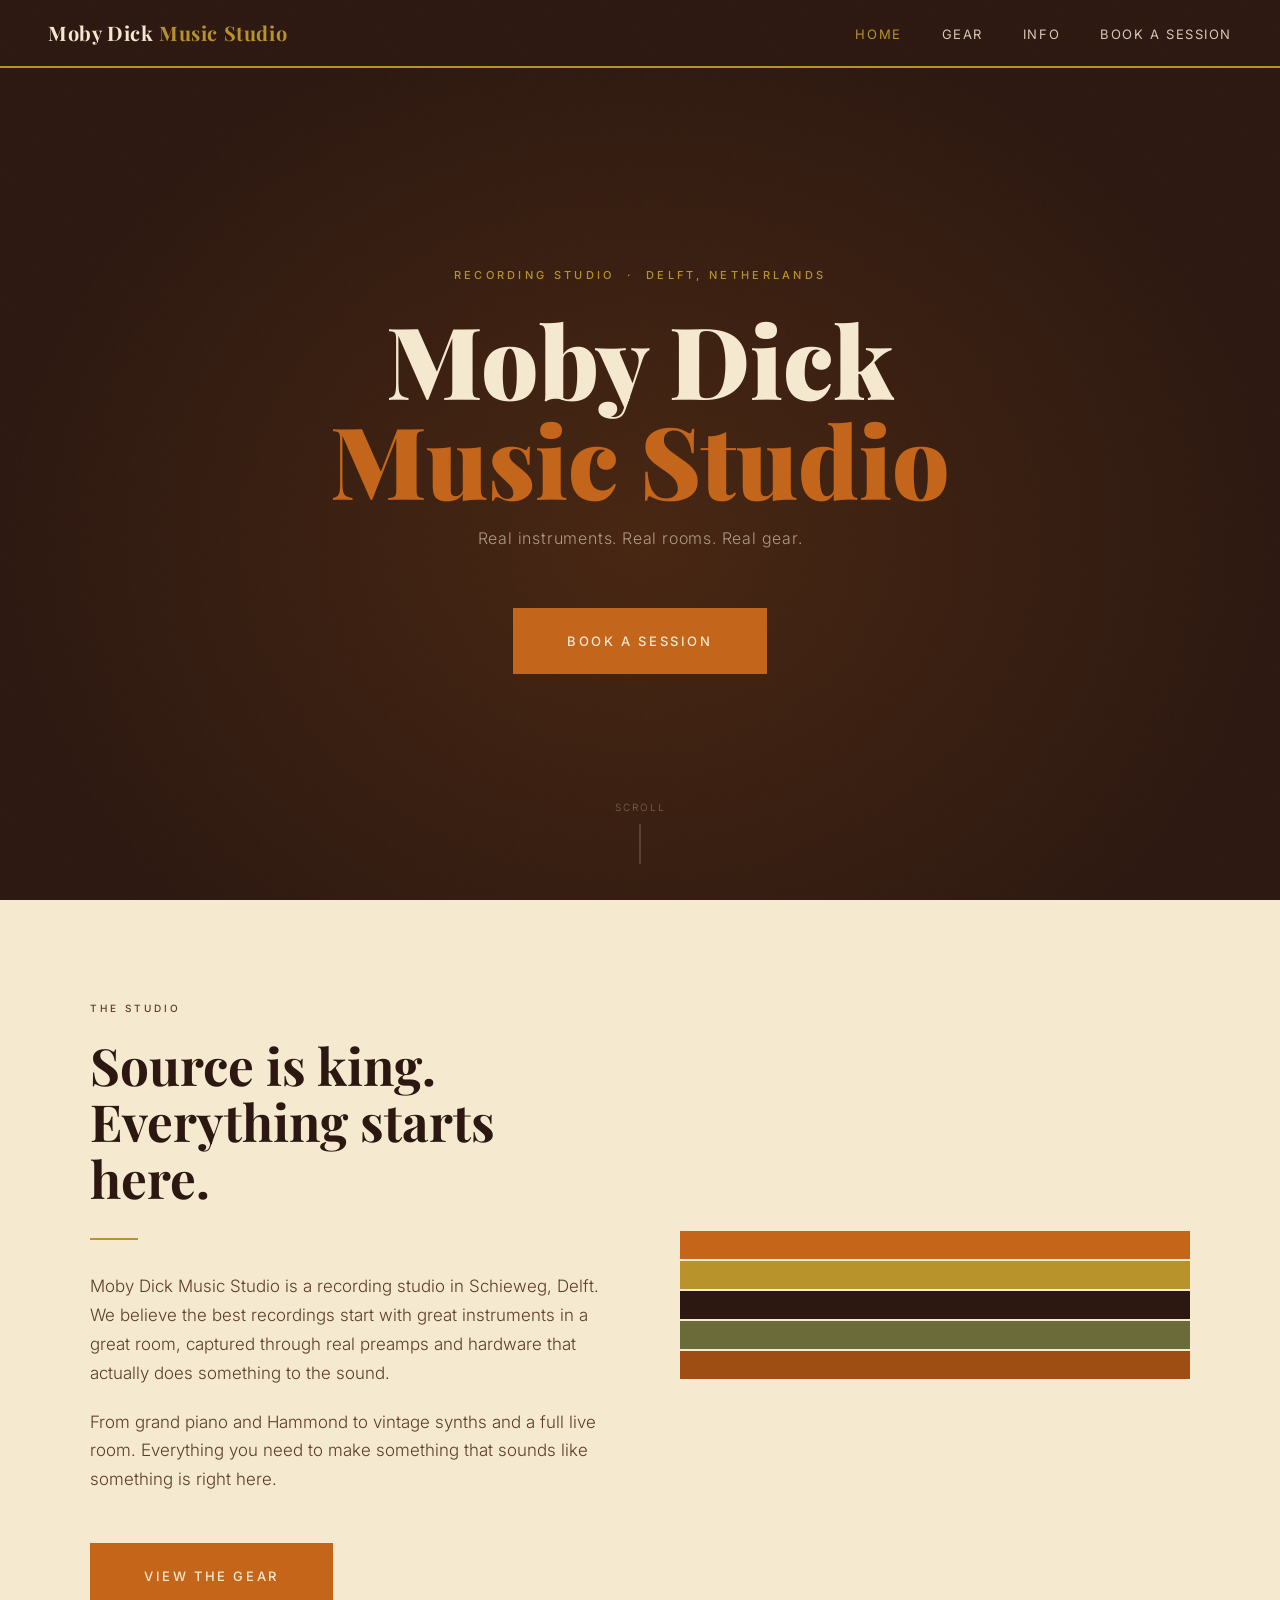
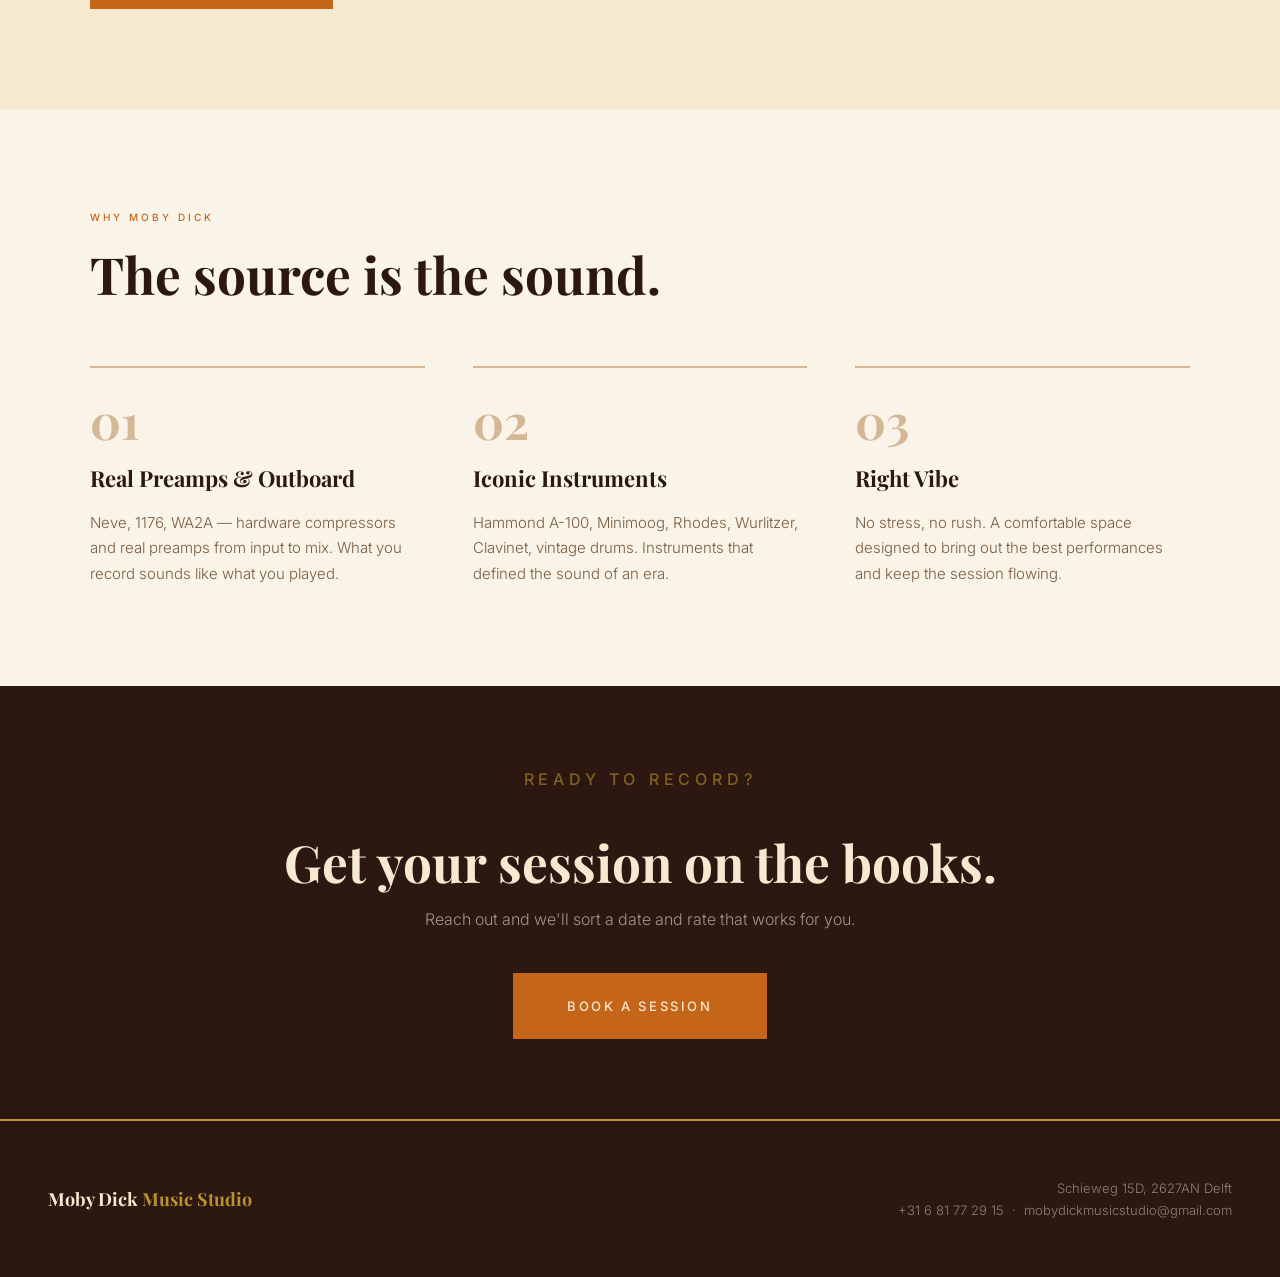
==== index.html @ ba8d7bf0 "Initial website — Moby Dick Music Studio" ====
<!DOCTYPE html>
<html lang="en">
<head>
  <meta charset="UTF-8">
  <meta name="viewport" content="width=device-width, initial-scale=1.0">
  <title>Moby Dick Music Studio | Delft</title>
  <meta name="description" content="Moby Dick Music Studio, recording studio in Delft. Real instruments, real rooms, real gear. Book your session today.">
  <link rel="stylesheet" href="style.css">
</head>
<body>

  <nav>
    <a href="index.html" class="nav-logo">Moby Dick <span>Music Studio</span></a>
    <ul class="nav-links">
      <li><a href="index.html" class="active">Home</a></li>
      <li><a href="gear.html">Gear</a></li>
      <li><a href="info.html">Info</a></li>
      <li><a href="contact.html">Book a Session</a></li>
    </ul>
  </nav>

  <!-- HERO -->
  <section class="hero">
    <div class="hero-content">
      <p class="hero-eyebrow">Recording Studio &nbsp;·&nbsp; Delft, Netherlands</p>
      <h1>Moby Dick<span class="accent">Music Studio</span></h1>
      <p class="hero-sub">Real instruments. Real rooms. Real gear.</p>
      <a href="contact.html" class="btn-primary">Book a Session</a>
    </div>
    <div class="hero-scroll">Scroll</div>
  </section>

  <!-- INTRO -->
  <section class="intro">
    <div class="section-inner">
      <div class="intro-grid">
        <div class="intro-text">
          <p class="section-label">The Studio</p>
          <h2 class="section-title">Source is king. Everything starts here.</h2>
          <div class="divider"></div>
          <p>Moby Dick Music Studio is a recording studio in Schieweg, Delft. We believe the best recordings start with great instruments in a great room, captured through real preamps and hardware that actually does something to the sound.</p>
          <p>From grand piano and Hammond to vintage synths and a full live room. Everything you need to make something that sounds like something is right here.</p>
          <br>
          <a href="gear.html" class="btn-primary">View the Gear</a>
        </div>
        <div class="intro-visual" aria-hidden="true">
          <div class="tape-stripe"></div>
          <div class="tape-stripe"></div>
          <div class="tape-stripe"></div>
          <div class="tape-stripe"></div>
          <div class="tape-stripe"></div>
        </div>
      </div>
    </div>
  </section>

  <!-- FEATURES -->
  <section class="features">
    <div class="section-inner">
      <p class="section-label">Why Moby Dick</p>
      <h2 class="section-title">The source is the sound.</h2>
      <div class="features-grid">
        <div class="feature-item">
          <div class="feature-number">01</div>
          <h3 class="feature-title">Real Preamps &amp; Outboard</h3>
          <p>Neve, 1176, WA2A — hardware compressors and real preamps from input to mix. What you record sounds like what you played.</p>
        </div>
        <div class="feature-item">
          <div class="feature-number">02</div>
          <h3 class="feature-title">Iconic Instruments</h3>
          <p>Hammond A-100, Minimoog, Rhodes, Wurlitzer, Clavinet, vintage drums. Instruments that defined the sound of an era.</p>
        </div>
        <div class="feature-item">
          <div class="feature-number">03</div>
          <h3 class="feature-title">Right Vibe</h3>
          <p>No stress, no rush. A comfortable space designed to bring out the best performances and keep the session flowing.</p>
        </div>
      </div>
    </div>
  </section>

  <!-- CTA BAND -->
  <div class="cta-band">
    <div class="section-inner" style="text-align:center;">
      <p class="section-label" style="color:var(--mustard);">Ready to record?</p>
      <h2 class="section-title light" style="margin-bottom:16px;">Get your session on the books.</h2>
      <p>Reach out and we'll sort a date and rate that works for you.</p>
      <a href="contact.html" class="btn-primary">Book a Session</a>
    </div>
  </div>

  <footer>
    <a href="index.html" class="footer-logo">Moby Dick <span>Music Studio</span></a>
    <div class="footer-info">
      Schieweg 15D, 2627AN Delft<br>
      <a href="tel:+31681772915">+31 6 81 77 29 15</a> &nbsp;·&nbsp;
      <a href="mailto:mobydickmusicstudio@gmail.com">mobydickmusicstudio@gmail.com</a>
    </div>
  </footer>

</body>
</html>
---- style.css ----
@import url('https://fonts.googleapis.com/css2?family=Playfair+Display:wght@400;700;900&family=Inter:wght@300;400;500&display=swap');

*, *::before, *::after {
  box-sizing: border-box;
  margin: 0;
  padding: 0;
}

:root {
  --cream: #F5E9D0;
  --warm-white: #FAF4E8;
  --orange: #C4651A;
  --orange-dark: #9E4E12;
  --brown: #2C1810;
  --brown-mid: #5C3D28;
  --mustard: #B8922A;
  --olive: #6B6B3A;
  --text: #1E1108;
  --text-muted: #7A5C40;
  --border: #D4B896;
}

html {
  scroll-behavior: smooth;
}

body {
  background-color: var(--warm-white);
  color: var(--text);
  font-family: 'Inter', sans-serif;
  font-weight: 300;
  line-height: 1.7;
  font-size: 17px;
}

/* ── GRAIN OVERLAY ── */
body::before {
  content: '';
  position: fixed;
  top: 0; left: 0;
  width: 100%; height: 100%;
  pointer-events: none;
  z-index: 9999;
  opacity: 0.025;
  background-image: url("data:image/svg+xml,%3Csvg viewBox='0 0 256 256' xmlns='http://www.w3.org/2000/svg'%3E%3Cfilter id='noise'%3E%3CfeTurbulence type='fractalNoise' baseFrequency='0.9' numOctaves='4' stitchTiles='stitch'/%3E%3C/filter%3E%3Crect width='100%25' height='100%25' filter='url(%23noise)'/%3E%3C/svg%3E");
  background-repeat: repeat;
  background-size: 128px;
}

/* ── NAV ── */
nav {
  position: fixed;
  top: 0; left: 0; right: 0;
  z-index: 100;
  background-color: var(--brown);
  border-bottom: 2px solid var(--mustard);
  padding: 0 48px;
  display: flex;
  align-items: center;
  justify-content: space-between;
  height: 68px;
}

.nav-logo {
  font-family: 'Playfair Display', serif;
  font-weight: 700;
  font-size: 20px;
  color: var(--cream);
  text-decoration: none;
  letter-spacing: 0.03em;
}

.nav-logo span {
  color: var(--mustard);
}

.nav-links {
  display: flex;
  gap: 40px;
  list-style: none;
}

.nav-links a {
  color: var(--cream);
  text-decoration: none;
  font-size: 13px;
  font-weight: 400;
  letter-spacing: 0.12em;
  text-transform: uppercase;
  opacity: 0.85;
  transition: opacity 0.2s;
}

.nav-links a:hover,
.nav-links a.active {
  opacity: 1;
  color: var(--mustard);
}

/* ── HERO ── */
.hero {
  min-height: 100vh;
  background-color: var(--brown);
  display: flex;
  align-items: center;
  justify-content: center;
  text-align: center;
  padding: 120px 48px 80px;
  position: relative;
  overflow: hidden;
}

.hero::before {
  content: '';
  position: absolute;
  inset: 0;
  background: radial-gradient(ellipse at 50% 60%, rgba(196,101,26,0.18) 0%, transparent 70%);
}

.hero-content {
  position: relative;
  z-index: 1;
  max-width: 760px;
}

.hero-eyebrow {
  font-size: 11px;
  font-weight: 500;
  letter-spacing: 0.3em;
  text-transform: uppercase;
  color: var(--mustard);
  margin-bottom: 24px;
}

.hero h1 {
  font-family: 'Playfair Display', serif;
  font-weight: 900;
  font-size: clamp(52px, 8vw, 100px);
  line-height: 1;
  color: var(--cream);
  margin-bottom: 16px;
}

.hero h1 .accent {
  color: var(--orange);
  display: block;
}

.hero-sub {
  font-size: 16px;
  color: var(--cream);
  opacity: 0.6;
  margin-bottom: 56px;
  letter-spacing: 0.05em;
}

.btn-primary {
  display: inline-block;
  background-color: var(--orange);
  color: var(--cream);
  text-decoration: none;
  font-size: 13px;
  font-weight: 500;
  letter-spacing: 0.2em;
  text-transform: uppercase;
  padding: 20px 52px;
  border: 2px solid var(--orange);
  transition: background-color 0.2s, color 0.2s;
}

.btn-primary:hover {
  background-color: transparent;
  color: var(--orange);
}

.hero-scroll {
  position: absolute;
  bottom: 36px;
  left: 50%;
  transform: translateX(-50%);
  display: flex;
  flex-direction: column;
  align-items: center;
  gap: 8px;
  color: var(--cream);
  opacity: 0.35;
  font-size: 10px;
  letter-spacing: 0.2em;
  text-transform: uppercase;
}

.hero-scroll::after {
  content: '';
  width: 1px;
  height: 40px;
  background: currentColor;
  display: block;
}

/* ── SECTION BASE ── */
section {
  padding: 100px 48px;
}

.section-inner {
  max-width: 1100px;
  margin: 0 auto;
}

.section-label {
  font-size: 10px;
  font-weight: 500;
  letter-spacing: 0.3em;
  text-transform: uppercase;
  color: var(--orange);
  margin-bottom: 20px;
}

.section-title {
  font-family: 'Playfair Display', serif;
  font-weight: 700;
  font-size: clamp(34px, 4vw, 52px);
  line-height: 1.1;
  color: var(--brown);
  margin-bottom: 24px;
}

.section-title.light {
  color: var(--cream);
}

/* ── HOME: INTRO ── */
.intro {
  background-color: var(--cream);
}

.intro-grid {
  display: grid;
  grid-template-columns: 1fr 1fr;
  gap: 80px;
  align-items: center;
}

.intro-text p {
  color: var(--brown-mid);
  margin-bottom: 20px;
}

.intro-visual {
  display: flex;
  flex-direction: column;
  gap: 2px;
}

.tape-stripe {
  height: 28px;
}

.tape-stripe:nth-child(1) { background: var(--orange); }
.tape-stripe:nth-child(2) { background: var(--mustard); }
.tape-stripe:nth-child(3) { background: var(--brown); }
.tape-stripe:nth-child(4) { background: var(--olive); }
.tape-stripe:nth-child(5) { background: var(--orange-dark); }

/* ── HOME: FEATURES ── */
.features {
  background-color: var(--warm-white);
}

.features-grid {
  display: grid;
  grid-template-columns: repeat(3, 1fr);
  gap: 48px;
  margin-top: 64px;
}

.feature-item {
  border-top: 2px solid var(--border);
  padding-top: 28px;
}

.feature-number {
  font-family: 'Playfair Display', serif;
  font-size: 48px;
  font-weight: 700;
  color: var(--border);
  line-height: 1;
  margin-bottom: 16px;
}

.feature-title {
  font-family: 'Playfair Display', serif;
  font-size: 22px;
  color: var(--brown);
  margin-bottom: 12px;
}

.feature-item p {
  font-size: 15px;
  color: var(--text-muted);
}

/* ── CTA BAND ── */
.cta-band {
  background-color: var(--brown);
  padding: 80px 48px;
  text-align: center;
}

.cta-band p {
  color: var(--cream);
  opacity: 0.6;
  margin-bottom: 40px;
  font-size: 16px;
  max-width: 500px;
  margin-left: auto;
  margin-right: auto;
}

/* ── GEAR PAGE ── */
.page-hero {
  background-color: var(--brown);
  padding: 160px 48px 80px;
}

.gear-grid {
  display: grid;
  grid-template-columns: repeat(auto-fill, minmax(280px, 1fr));
  gap: 40px;
  margin-top: 64px;
}

.gear-category {
  background-color: var(--cream);
  padding: 36px;
}

.gear-category-title {
  font-family: 'Playfair Display', serif;
  font-size: 14px;
  font-weight: 700;
  letter-spacing: 0.12em;
  text-transform: uppercase;
  color: var(--orange);
  margin-bottom: 20px;
  padding-bottom: 12px;
  border-bottom: 1px solid var(--border);
}

.gear-list {
  list-style: none;
}

.gear-list li {
  font-size: 14px;
  color: var(--brown-mid);
  padding: 5px 0;
  border-bottom: 1px solid rgba(212,184,150,0.3);
  display: flex;
  align-items: baseline;
  gap: 10px;
}

.gear-list li::before {
  content: '—';
  color: var(--mustard);
  flex-shrink: 0;
  font-size: 12px;
}

/* ── INFO PAGE ── */
.info-layout {
  display: grid;
  grid-template-columns: 2fr 1fr;
  gap: 80px;
  margin-top: 64px;
  align-items: start;
}

.info-body h3 {
  font-family: 'Playfair Display', serif;
  font-size: 24px;
  color: var(--brown);
  margin: 40px 0 16px;
}

.info-body h3:first-child {
  margin-top: 0;
}

.info-body p {
  color: var(--text-muted);
  margin-bottom: 16px;
}

.info-sidebar {
  position: sticky;
  top: 100px;
}

.contact-card {
  background-color: var(--cream);
  padding: 36px;
}

.contact-card-title {
  font-family: 'Playfair Display', serif;
  font-size: 20px;
  color: var(--brown);
  margin-bottom: 28px;
  padding-bottom: 16px;
  border-bottom: 1px solid var(--border);
}

.contact-item {
  margin-bottom: 20px;
}

.contact-item-label {
  font-size: 10px;
  font-weight: 500;
  letter-spacing: 0.2em;
  text-transform: uppercase;
  color: var(--orange);
  margin-bottom: 4px;
}

.contact-item-value {
  font-size: 15px;
  color: var(--brown-mid);
}

.contact-item-value a {
  color: var(--brown-mid);
  text-decoration: none;
}

.contact-item-value a:hover {
  color: var(--orange);
}

.contact-card .btn-primary {
  width: 100%;
  text-align: center;
  margin-top: 32px;
}

/* ── CONTACT / BOOKING FORM ── */
.booking {
  background-color: var(--cream);
  padding: 160px 48px 100px;
}

.form-grid {
  display: grid;
  grid-template-columns: 1fr 1fr;
  gap: 24px;
  margin-top: 48px;
  max-width: 760px;
}

.form-group {
  display: flex;
  flex-direction: column;
  gap: 8px;
}

.form-group.full {
  grid-column: 1 / -1;
}

label {
  font-size: 11px;
  font-weight: 500;
  letter-spacing: 0.2em;
  text-transform: uppercase;
  color: var(--orange);
}

input, select, textarea {
  background: var(--warm-white);
  border: 1px solid var(--border);
  padding: 14px 18px;
  font-family: 'Inter', sans-serif;
  font-size: 15px;
  color: var(--text);
  outline: none;
  transition: border-color 0.2s;
  -webkit-appearance: none;
  appearance: none;
  border-radius: 0;
}

input:focus, select:focus, textarea:focus {
  border-color: var(--orange);
}

textarea {
  resize: vertical;
  min-height: 140px;
}

.form-submit {
  grid-column: 1 / -1;
  margin-top: 8px;
}

.btn-submit {
  background-color: var(--brown);
  color: var(--cream);
  border: 2px solid var(--brown);
  padding: 18px 52px;
  font-family: 'Inter', sans-serif;
  font-size: 13px;
  font-weight: 500;
  letter-spacing: 0.2em;
  text-transform: uppercase;
  cursor: pointer;
  transition: background-color 0.2s, color 0.2s;
}

.btn-submit:hover {
  background-color: transparent;
  color: var(--brown);
}

/* ── FOOTER ── */
footer {
  background-color: var(--brown);
  border-top: 2px solid var(--mustard);
  padding: 56px 48px;
  display: flex;
  align-items: center;
  justify-content: space-between;
  flex-wrap: wrap;
  gap: 24px;
}

.footer-logo {
  font-family: 'Playfair Display', serif;
  font-weight: 700;
  font-size: 18px;
  color: var(--cream);
  text-decoration: none;
}

.footer-logo span {
  color: var(--mustard);
}

.footer-info {
  font-size: 13px;
  color: var(--cream);
  opacity: 0.5;
  text-align: right;
}

.footer-info a {
  color: inherit;
  text-decoration: none;
}

.footer-info a:hover {
  opacity: 1;
  color: var(--mustard);
}

/* ── DIVIDER ── */
.divider {
  width: 48px;
  height: 2px;
  background: var(--mustard);
  margin: 32px 0;
}

/* ── RESPONSIVE ── */
@media (max-width: 900px) {
  nav { padding: 0 24px; }
  section { padding: 72px 24px; }
  .hero { padding: 120px 24px 80px; }
  .page-hero { padding: 140px 24px 64px; }
  .booking { padding: 140px 24px 80px; }
  footer { padding: 40px 24px; }
  .cta-band { padding: 64px 24px; }

  .intro-grid,
  .info-layout { grid-template-columns: 1fr; gap: 48px; }
  .features-grid { grid-template-columns: 1fr 1fr; gap: 32px; }
  .form-grid { grid-template-columns: 1fr; }
  .form-group.full { grid-column: 1; }
  .form-submit { grid-column: 1; }
  .footer-info { text-align: left; }
}

@media (max-width: 600px) {
  .nav-links { display: none; }
  .features-grid { grid-template-columns: 1fr; }
  .hero h1 { font-size: 44px; }
  .gear-grid { grid-template-columns: 1fr; }
}
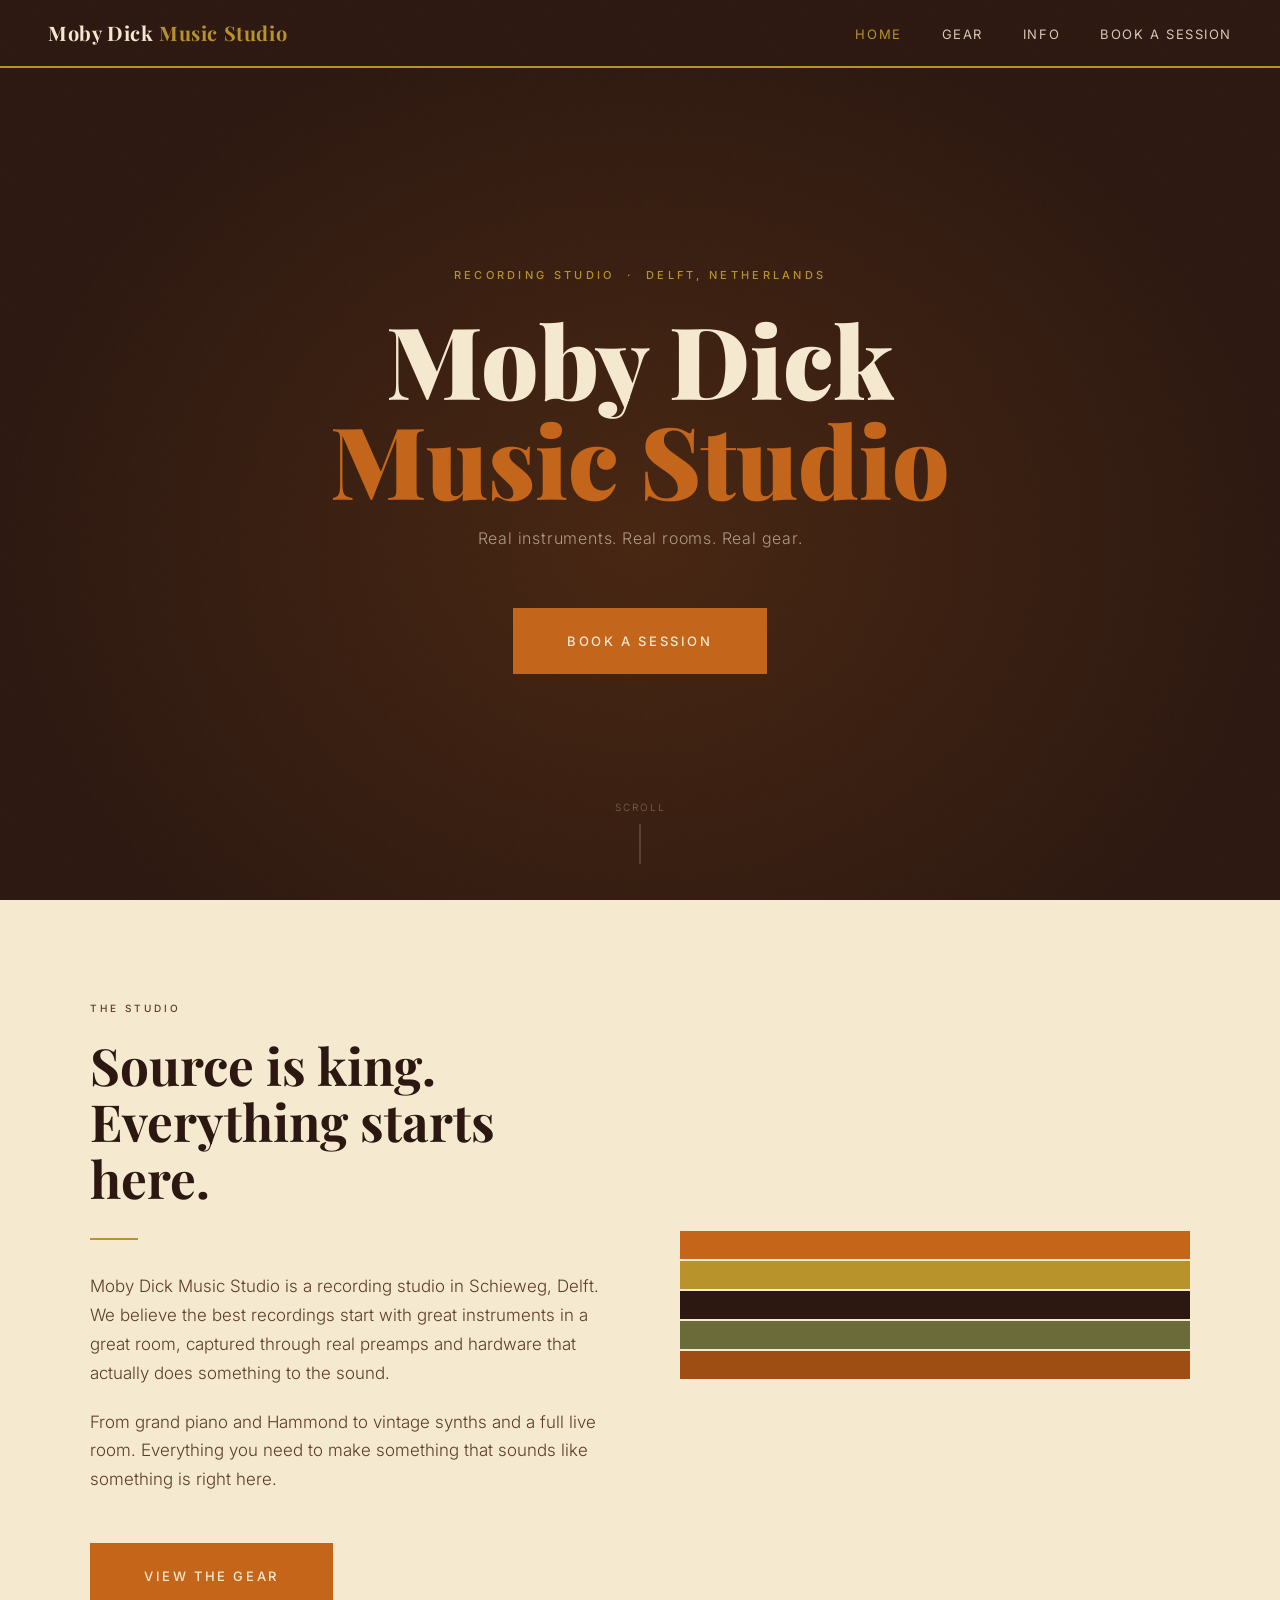
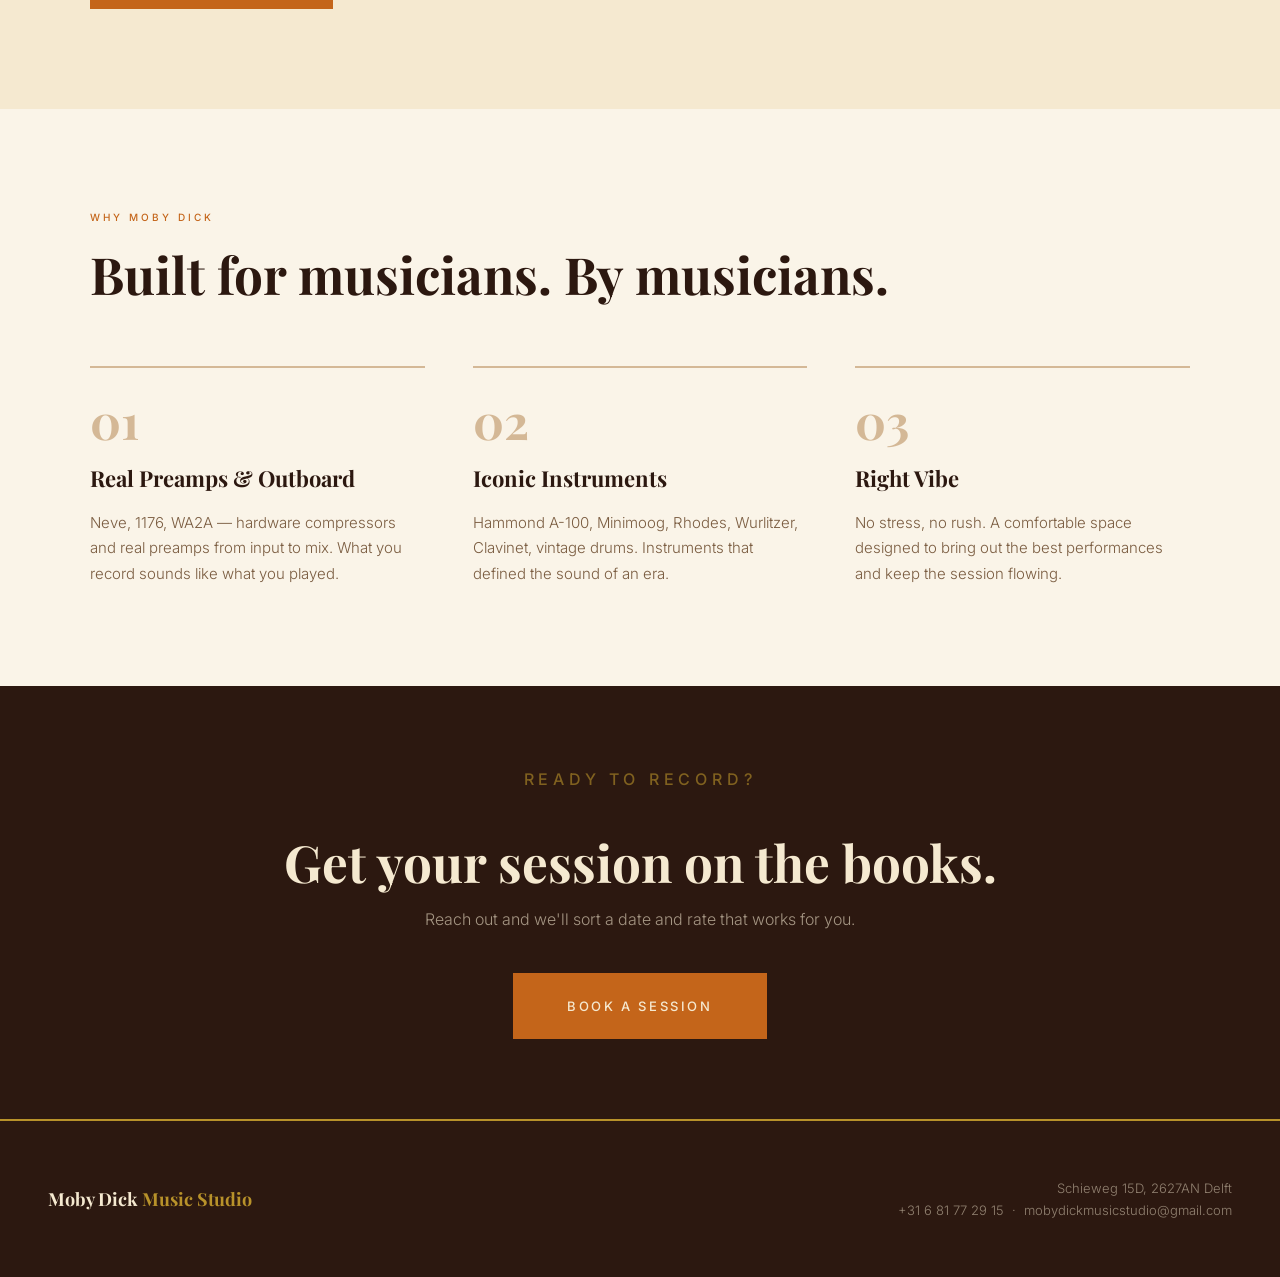
==== commit f3df11a1: "small edit in why moby dick" ====
--- a/index.html
+++ b/index.html
@@ -1,12 +1,15 @@
 <!DOCTYPE html>
 <html lang="en">
+
 <head>
   <meta charset="UTF-8">
   <meta name="viewport" content="width=device-width, initial-scale=1.0">
   <title>Moby Dick Music Studio | Delft</title>
-  <meta name="description" content="Moby Dick Music Studio, recording studio in Delft. Real instruments, real rooms, real gear. Book your session today.">
+  <meta name="description"
+    content="Moby Dick Music Studio, recording studio in Delft. Real instruments, real rooms, real gear. Book your session today.">
   <link rel="stylesheet" href="style.css">
 </head>
+
 <body>
 
   <nav>
@@ -38,8 +41,11 @@
           <p class="section-label">The Studio</p>
           <h2 class="section-title">Source is king. Everything starts here.</h2>
           <div class="divider"></div>
-          <p>Moby Dick Music Studio is a recording studio in Schieweg, Delft. We believe the best recordings start with great instruments in a great room, captured through real preamps and hardware that actually does something to the sound.</p>
-          <p>From grand piano and Hammond to vintage synths and a full live room. Everything you need to make something that sounds like something is right here.</p>
+          <p>Moby Dick Music Studio is a recording studio in Schieweg, Delft. We believe the best recordings start with
+            great instruments in a great room, captured through real preamps and hardware that actually does something
+            to the sound.</p>
+          <p>From grand piano and Hammond to vintage synths and a full live room. Everything you need to make something
+            that sounds like something is right here.</p>
           <br>
           <a href="gear.html" class="btn-primary">View the Gear</a>
         </div>
@@ -58,22 +64,25 @@
   <section class="features">
     <div class="section-inner">
       <p class="section-label">Why Moby Dick</p>
-      <h2 class="section-title">The source is the sound.</h2>
+      <h2 class="section-title">Built for musicians. By musicians.</h2>
       <div class="features-grid">
         <div class="feature-item">
           <div class="feature-number">01</div>
           <h3 class="feature-title">Real Preamps &amp; Outboard</h3>
-          <p>Neve, 1176, WA2A — hardware compressors and real preamps from input to mix. What you record sounds like what you played.</p>
+          <p>Neve, 1176, WA2A — hardware compressors and real preamps from input to mix. What you record sounds like
+            what you played.</p>
         </div>
         <div class="feature-item">
           <div class="feature-number">02</div>
           <h3 class="feature-title">Iconic Instruments</h3>
-          <p>Hammond A-100, Minimoog, Rhodes, Wurlitzer, Clavinet, vintage drums. Instruments that defined the sound of an era.</p>
+          <p>Hammond A-100, Minimoog, Rhodes, Wurlitzer, Clavinet, vintage drums. Instruments that defined the sound of
+            an era.</p>
         </div>
         <div class="feature-item">
           <div class="feature-number">03</div>
           <h3 class="feature-title">Right Vibe</h3>
-          <p>No stress, no rush. A comfortable space designed to bring out the best performances and keep the session flowing.</p>
+          <p>No stress, no rush. A comfortable space designed to bring out the best performances and keep the session
+            flowing.</p>
         </div>
       </div>
     </div>
@@ -99,4 +108,5 @@
   </footer>
 
 </body>
-</html>
+
+</html>
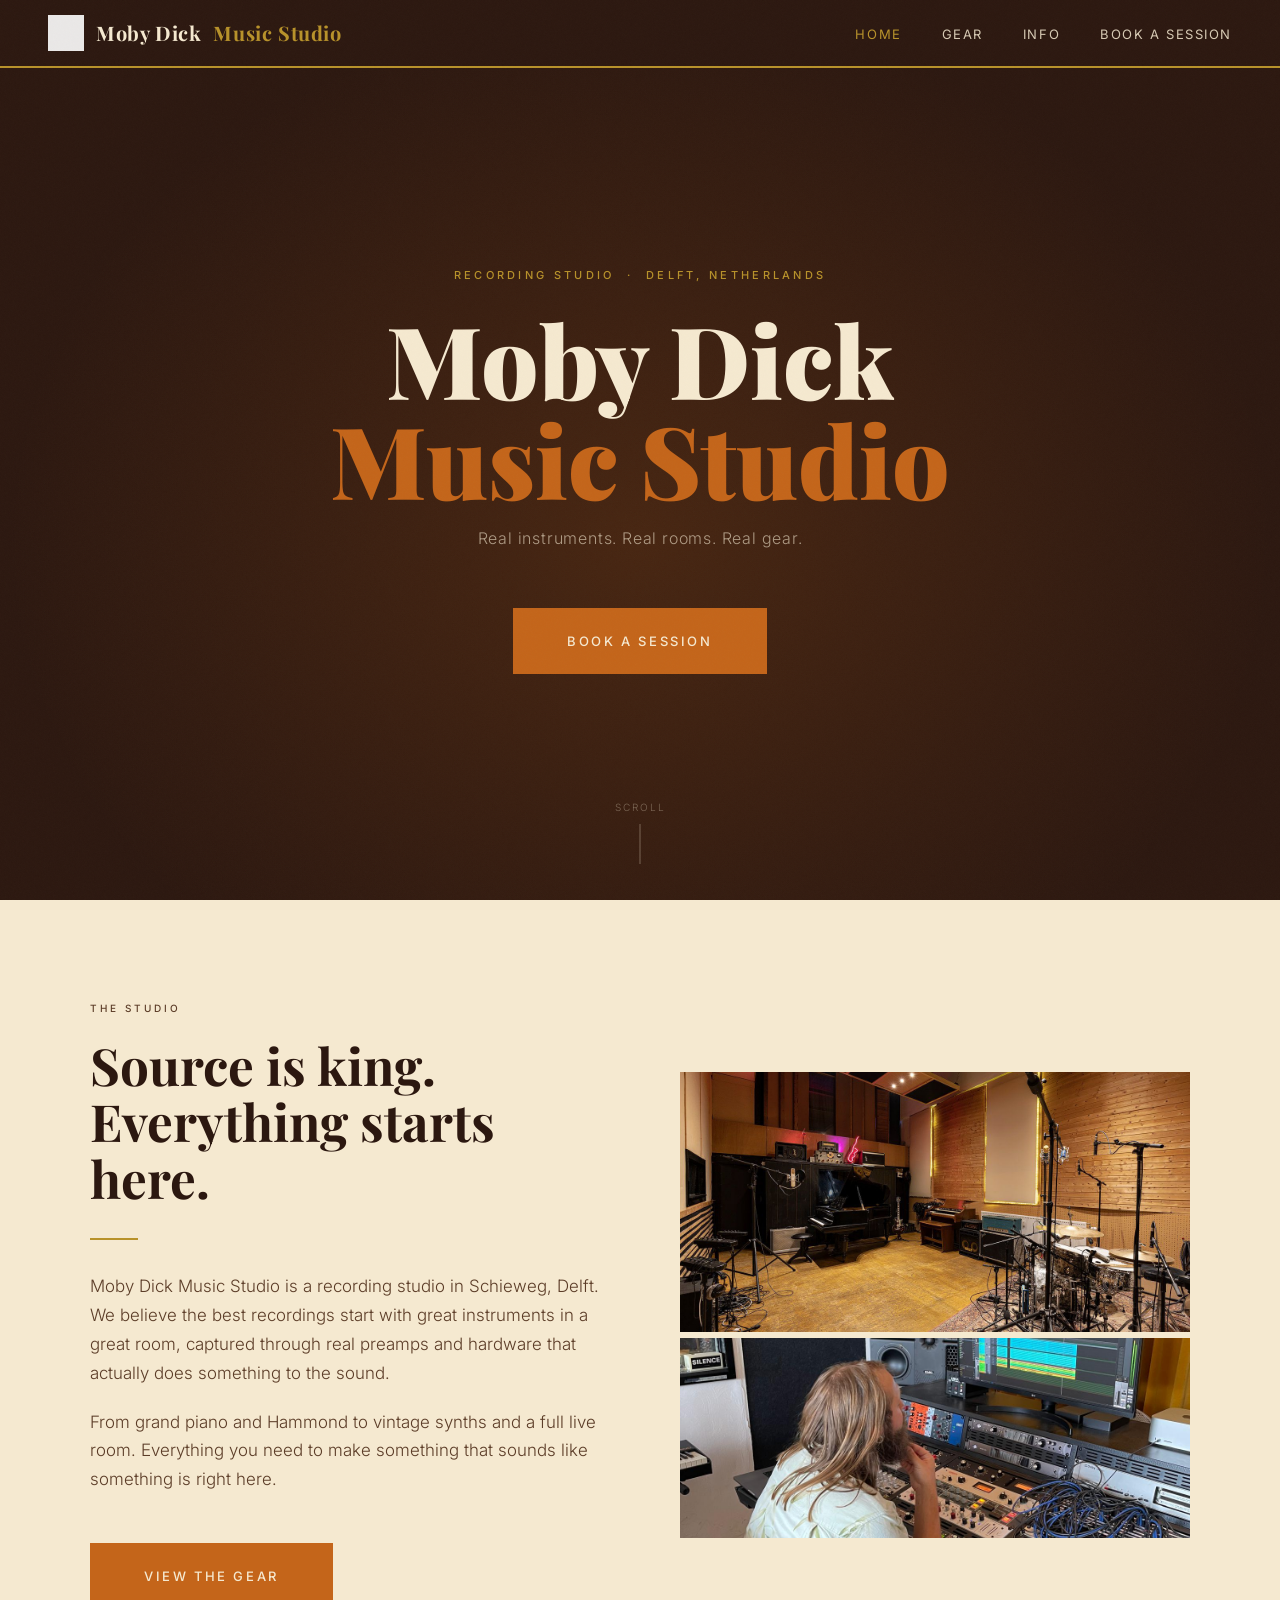
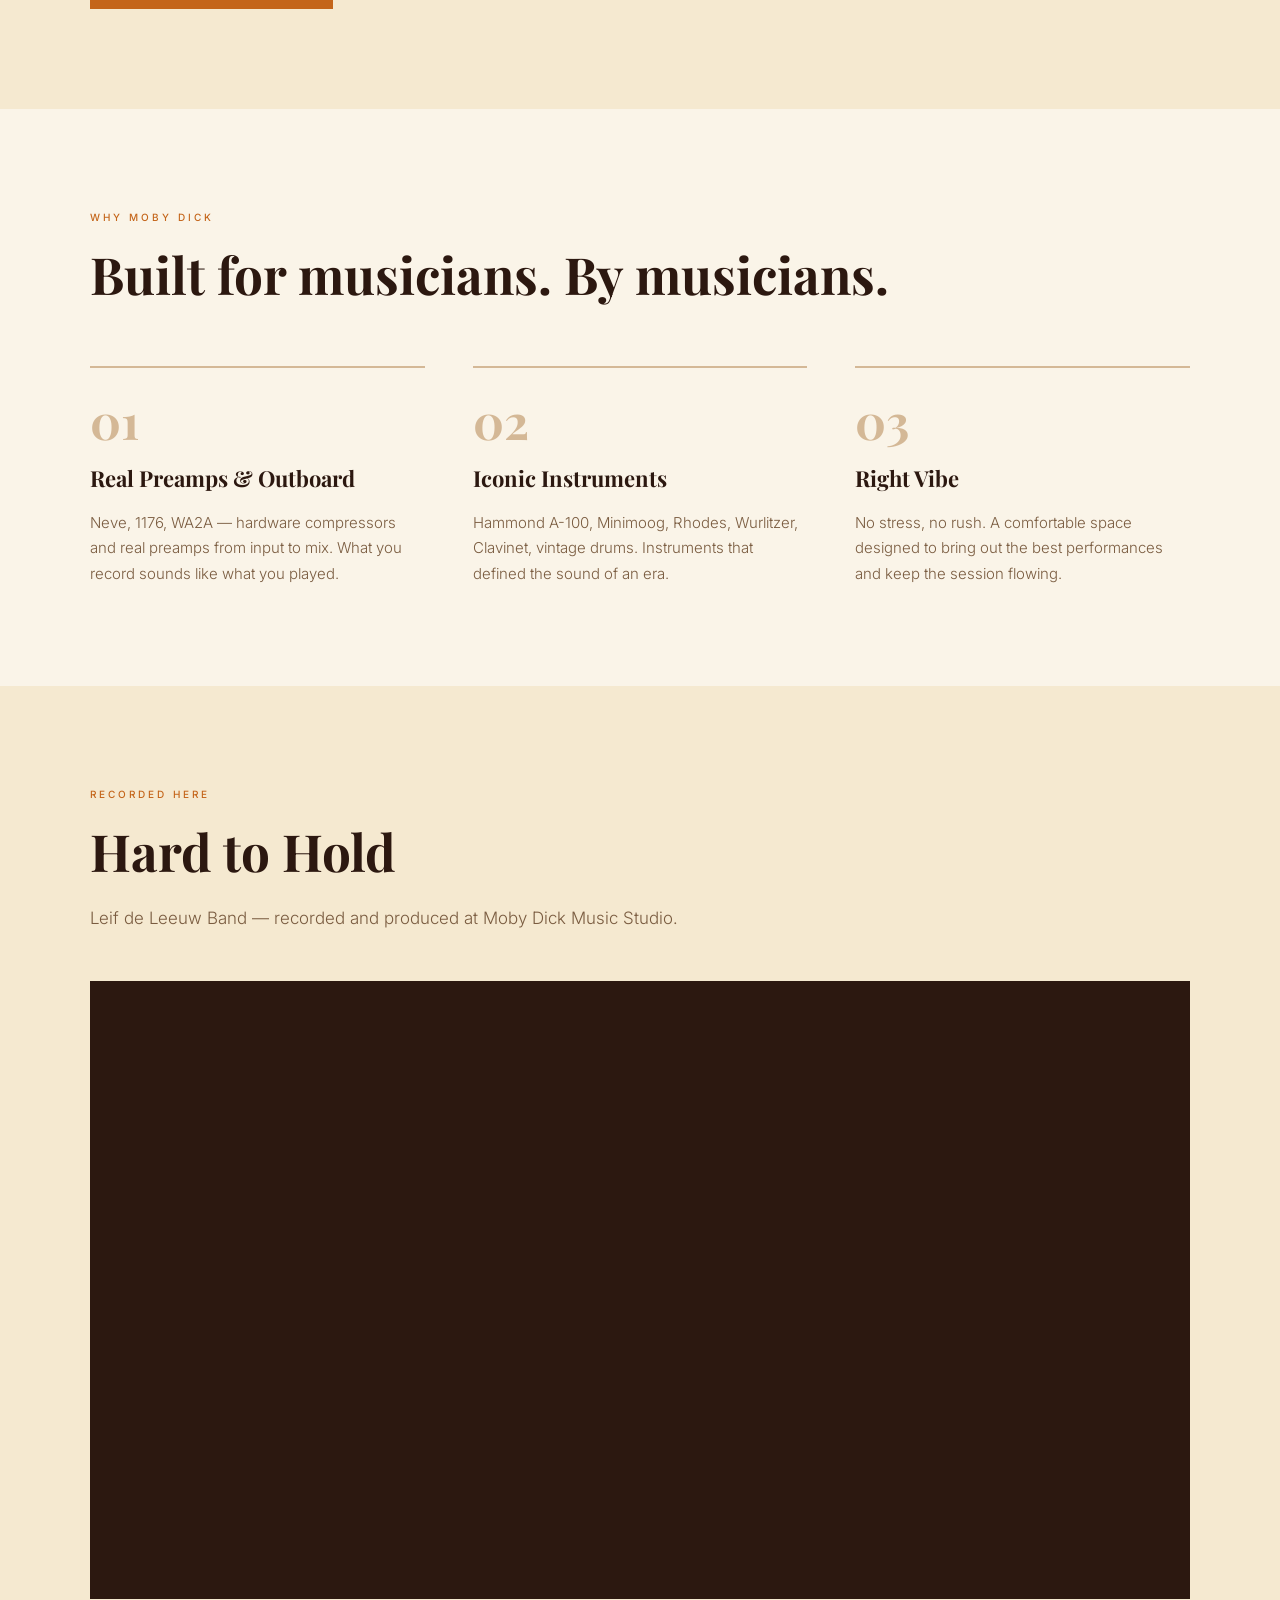
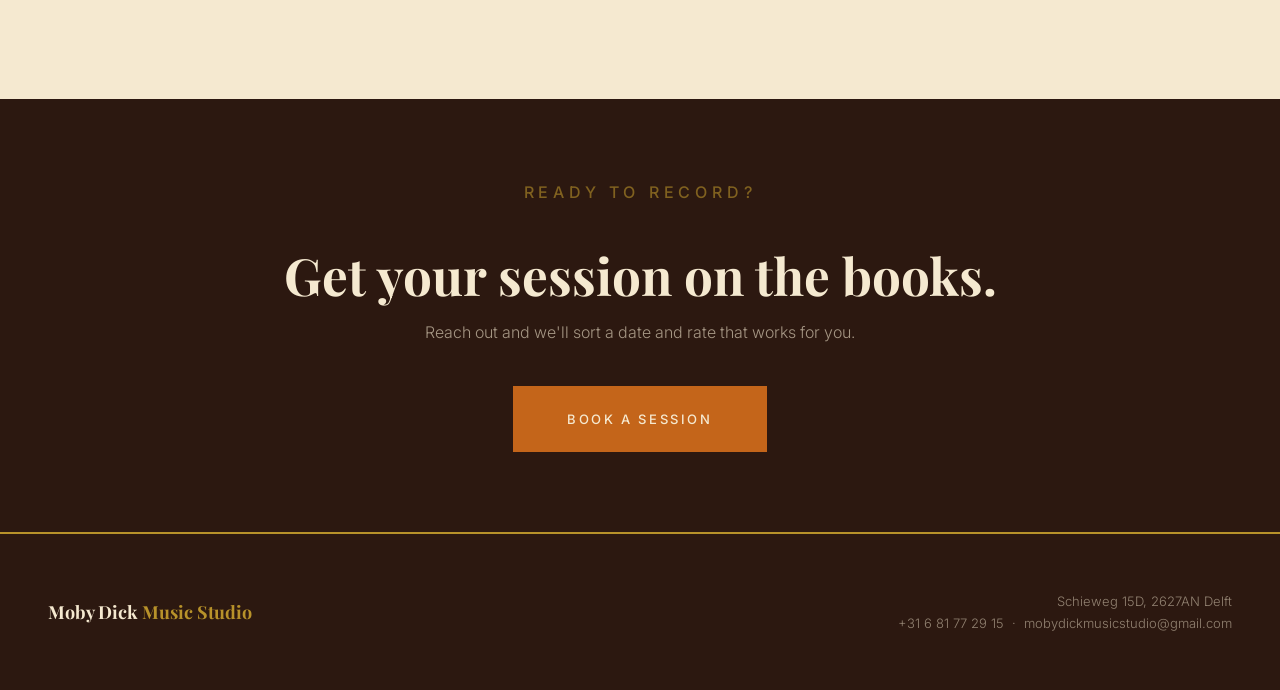
==== commit 16c86129: "Add photos, logo, and Hard to Hold video embed" ====
--- a/index.html
+++ b/index.html
@@ -13,7 +13,7 @@
 <body>
 
   <nav>
-    <a href="index.html" class="nav-logo">Moby Dick <span>Music Studio</span></a>
+    <a href="index.html" class="nav-logo"><img src="images/logo.png" alt="Moby Dick logo">Moby Dick <span>Music Studio</span></a>
     <ul class="nav-links">
       <li><a href="index.html" class="active">Home</a></li>
       <li><a href="gear.html">Gear</a></li>
@@ -49,12 +49,9 @@
           <br>
           <a href="gear.html" class="btn-primary">View the Gear</a>
         </div>
-        <div class="intro-visual" aria-hidden="true">
-          <div class="tape-stripe"></div>
-          <div class="tape-stripe"></div>
-          <div class="tape-stripe"></div>
-          <div class="tape-stripe"></div>
-          <div class="tape-stripe"></div>
+        <div class="intro-visual">
+          <img src="images/live-room.jpg" alt="Live room at Moby Dick Music Studio">
+          <img src="images/control-room.jpg" alt="Control room at Moby Dick Music Studio">
         </div>
       </div>
     </div>
@@ -88,6 +85,23 @@
     </div>
   </section>
 
+  <!-- WORK -->
+  <section class="work">
+    <div class="section-inner">
+      <p class="section-label">Recorded Here</p>
+      <h2 class="section-title">Hard to Hold</h2>
+      <p style="color:var(--text-muted);margin-bottom:0;">Leif de Leeuw Band — recorded and produced at Moby Dick Music Studio.</p>
+      <div class="video-wrap">
+        <iframe
+          src="https://www.youtube.com/embed/__lez87pfSE"
+          title="Hard to Hold — Leif de Leeuw Band"
+          allow="accelerometer; autoplay; clipboard-write; encrypted-media; gyroscope; picture-in-picture"
+          allowfullscreen>
+        </iframe>
+      </div>
+    </div>
+  </section>
+
   <!-- CTA BAND -->
   <div class="cta-band">
     <div class="section-inner" style="text-align:center;">
--- a/style.css
+++ b/style.css
@@ -68,6 +68,17 @@
   color: var(--cream);
   text-decoration: none;
   letter-spacing: 0.03em;
+  display: flex;
+  align-items: center;
+  gap: 12px;
+}
+
+.nav-logo img {
+  height: 36px;
+  width: 36px;
+  object-fit: contain;
+  filter: brightness(0) invert(1);
+  opacity: 0.9;
 }
 
 .nav-logo span {
@@ -247,20 +258,27 @@
 }
 
 .intro-visual {
-  display: flex;
-  flex-direction: column;
-  gap: 2px;
-}
-
-.tape-stripe {
-  height: 28px;
-}
-
-.tape-stripe:nth-child(1) { background: var(--orange); }
-.tape-stripe:nth-child(2) { background: var(--mustard); }
-.tape-stripe:nth-child(3) { background: var(--brown); }
-.tape-stripe:nth-child(4) { background: var(--olive); }
-.tape-stripe:nth-child(5) { background: var(--orange-dark); }
+  display: grid;
+  grid-template-columns: 1fr 1fr;
+  grid-template-rows: auto auto;
+  gap: 6px;
+}
+
+.intro-visual img:first-child {
+  grid-column: 1 / -1;
+  width: 100%;
+  height: 260px;
+  object-fit: cover;
+  display: block;
+}
+
+.intro-visual img:last-child {
+  grid-column: 1 / -1;
+  width: 100%;
+  height: 200px;
+  object-fit: cover;
+  display: block;
+}
 
 /* ── HOME: FEATURES ── */
 .features {
@@ -298,6 +316,37 @@
 .feature-item p {
   font-size: 15px;
   color: var(--text-muted);
+}
+
+/* ── WORK / VIDEO SECTION ── */
+.work {
+  background-color: var(--cream);
+}
+
+.video-wrap {
+  margin-top: 48px;
+  position: relative;
+  padding-bottom: 56.25%;
+  height: 0;
+  overflow: hidden;
+  background: var(--brown);
+}
+
+.video-wrap iframe {
+  position: absolute;
+  top: 0; left: 0;
+  width: 100%;
+  height: 100%;
+  border: none;
+}
+
+/* ── BAND PHOTO ── */
+.band-photo {
+  width: 100%;
+  max-height: 520px;
+  object-fit: cover;
+  object-position: center 30%;
+  display: block;
 }
 
 /* ── CTA BAND ── */
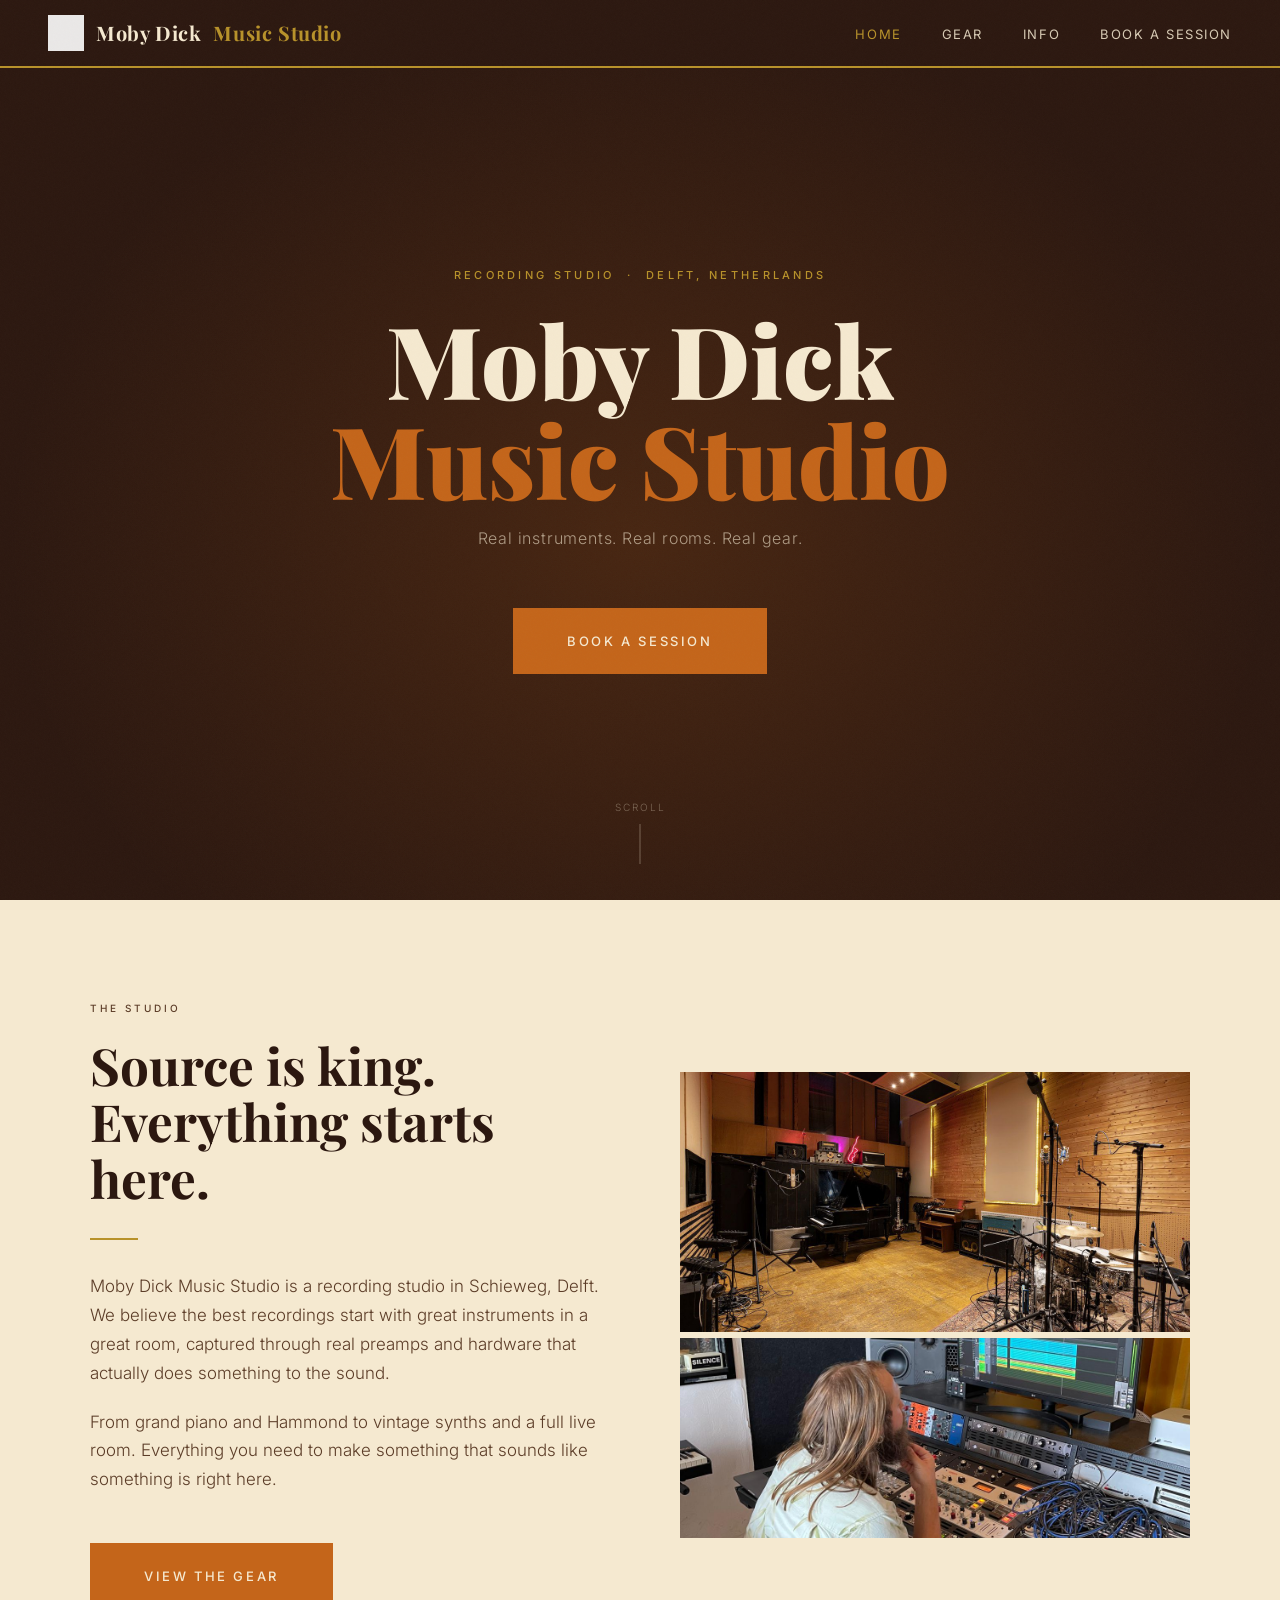
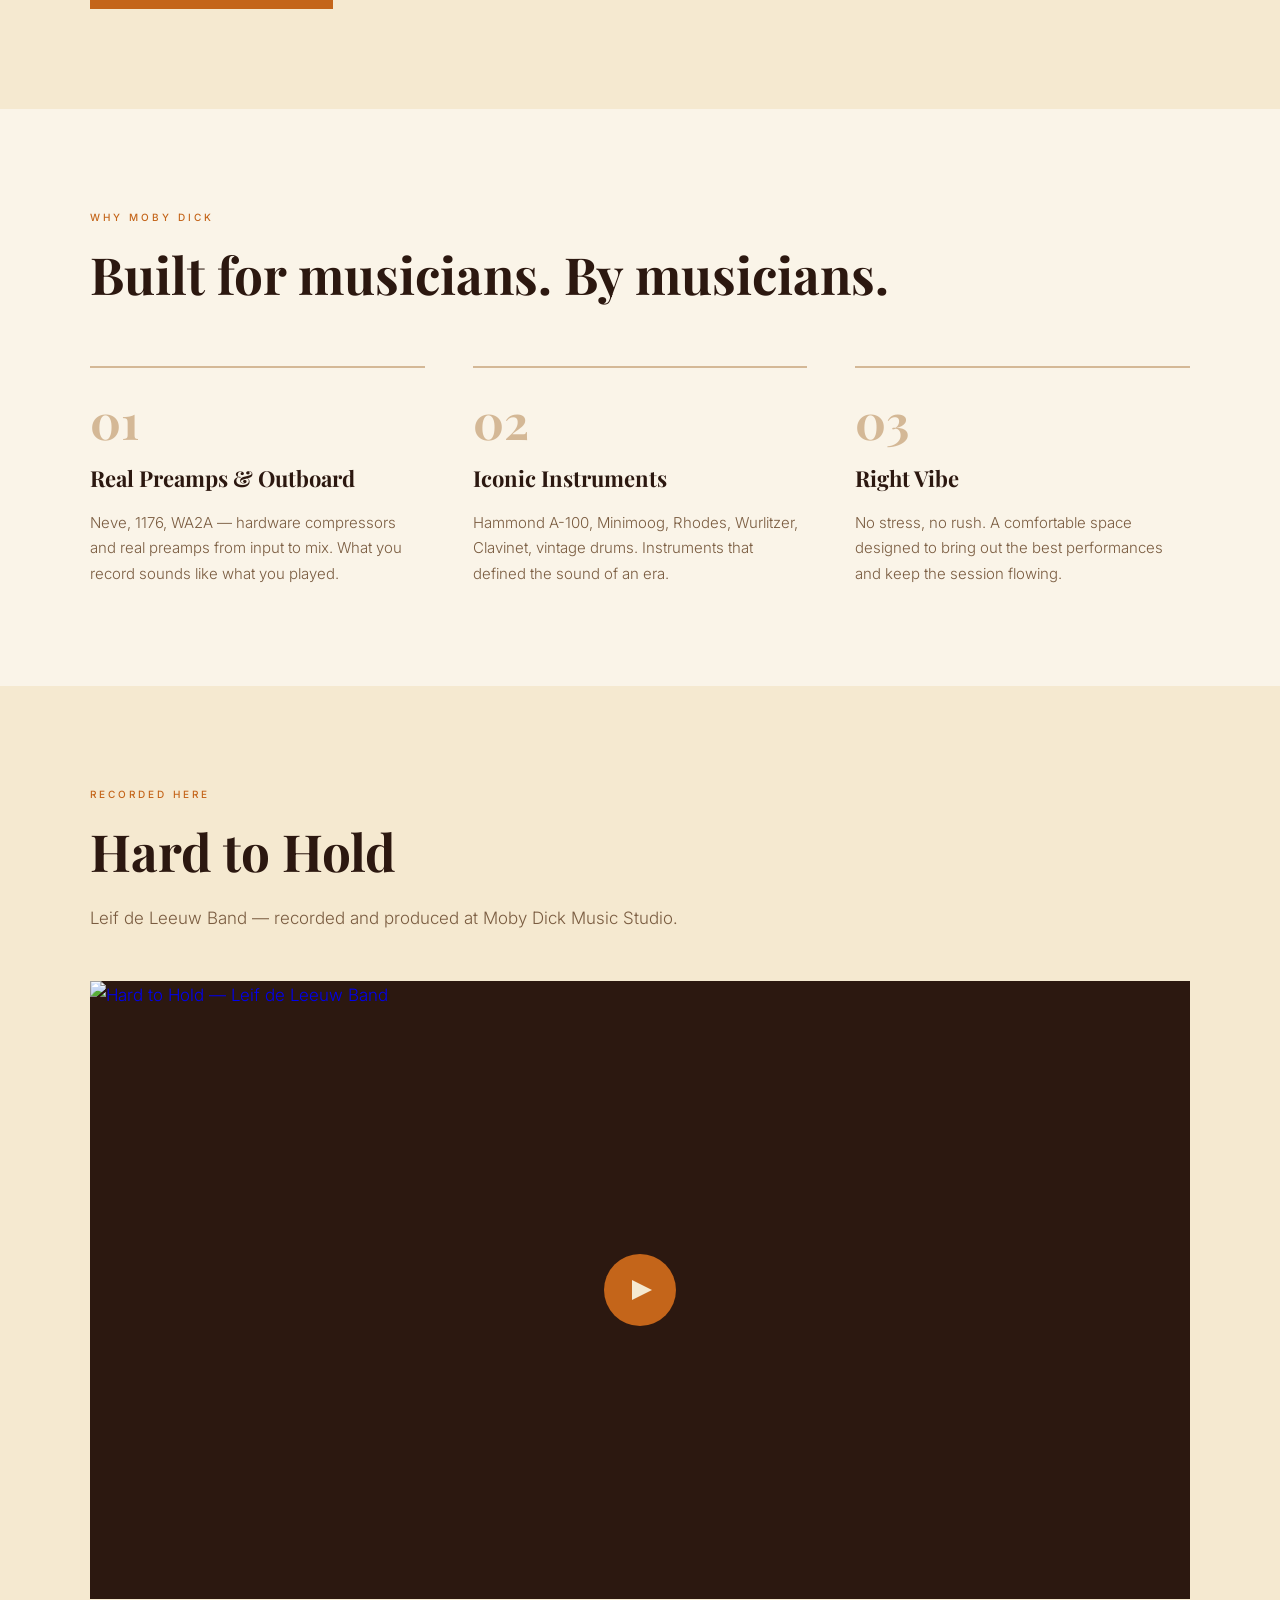
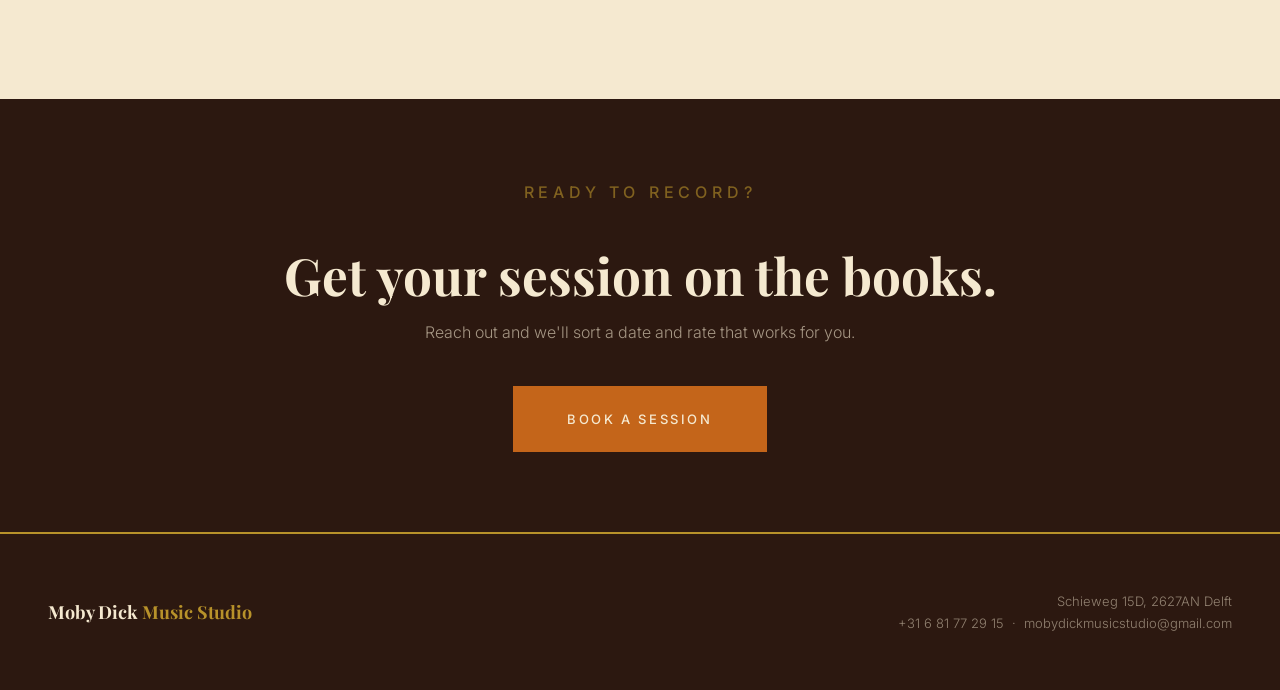
==== commit c73f2848: "Fix video: use clickable thumbnail instead of disabled embed" ====
--- a/index.html
+++ b/index.html
@@ -91,14 +91,10 @@
       <p class="section-label">Recorded Here</p>
       <h2 class="section-title">Hard to Hold</h2>
       <p style="color:var(--text-muted);margin-bottom:0;">Leif de Leeuw Band — recorded and produced at Moby Dick Music Studio.</p>
-      <div class="video-wrap">
-        <iframe
-          src="https://www.youtube.com/embed/__lez87pfSE"
-          title="Hard to Hold — Leif de Leeuw Band"
-          allow="accelerometer; autoplay; clipboard-write; encrypted-media; gyroscope; picture-in-picture"
-          allowfullscreen>
-        </iframe>
-      </div>
+      <a href="https://www.youtube.com/watch?v=__lez87pfSE" target="_blank" rel="noopener" class="video-thumb">
+        <img src="https://img.youtube.com/vi/__lez87pfSE/maxresdefault.jpg" alt="Hard to Hold — Leif de Leeuw Band">
+        <div class="video-play"></div>
+      </a>
     </div>
   </section>
 
--- a/style.css
+++ b/style.css
@@ -323,21 +323,53 @@
   background-color: var(--cream);
 }
 
-.video-wrap {
+.video-thumb {
   margin-top: 48px;
   position: relative;
+  display: block;
   padding-bottom: 56.25%;
-  height: 0;
   overflow: hidden;
   background: var(--brown);
-}
-
-.video-wrap iframe {
+  text-decoration: none;
+}
+
+.video-thumb img {
   position: absolute;
   top: 0; left: 0;
   width: 100%;
   height: 100%;
-  border: none;
+  object-fit: cover;
+  transition: opacity 0.3s;
+}
+
+.video-thumb:hover img {
+  opacity: 0.75;
+}
+
+.video-play {
+  position: absolute;
+  top: 50%; left: 50%;
+  transform: translate(-50%, -50%);
+  width: 72px; height: 72px;
+  background: var(--orange);
+  border-radius: 50%;
+  display: flex;
+  align-items: center;
+  justify-content: center;
+  transition: background 0.2s, transform 0.2s;
+}
+
+.video-thumb:hover .video-play {
+  background: var(--orange-dark);
+  transform: translate(-50%, -50%) scale(1.08);
+}
+
+.video-play::after {
+  content: '';
+  border-style: solid;
+  border-width: 10px 0 10px 20px;
+  border-color: transparent transparent transparent var(--cream);
+  margin-left: 4px;
 }
 
 /* ── BAND PHOTO ── */
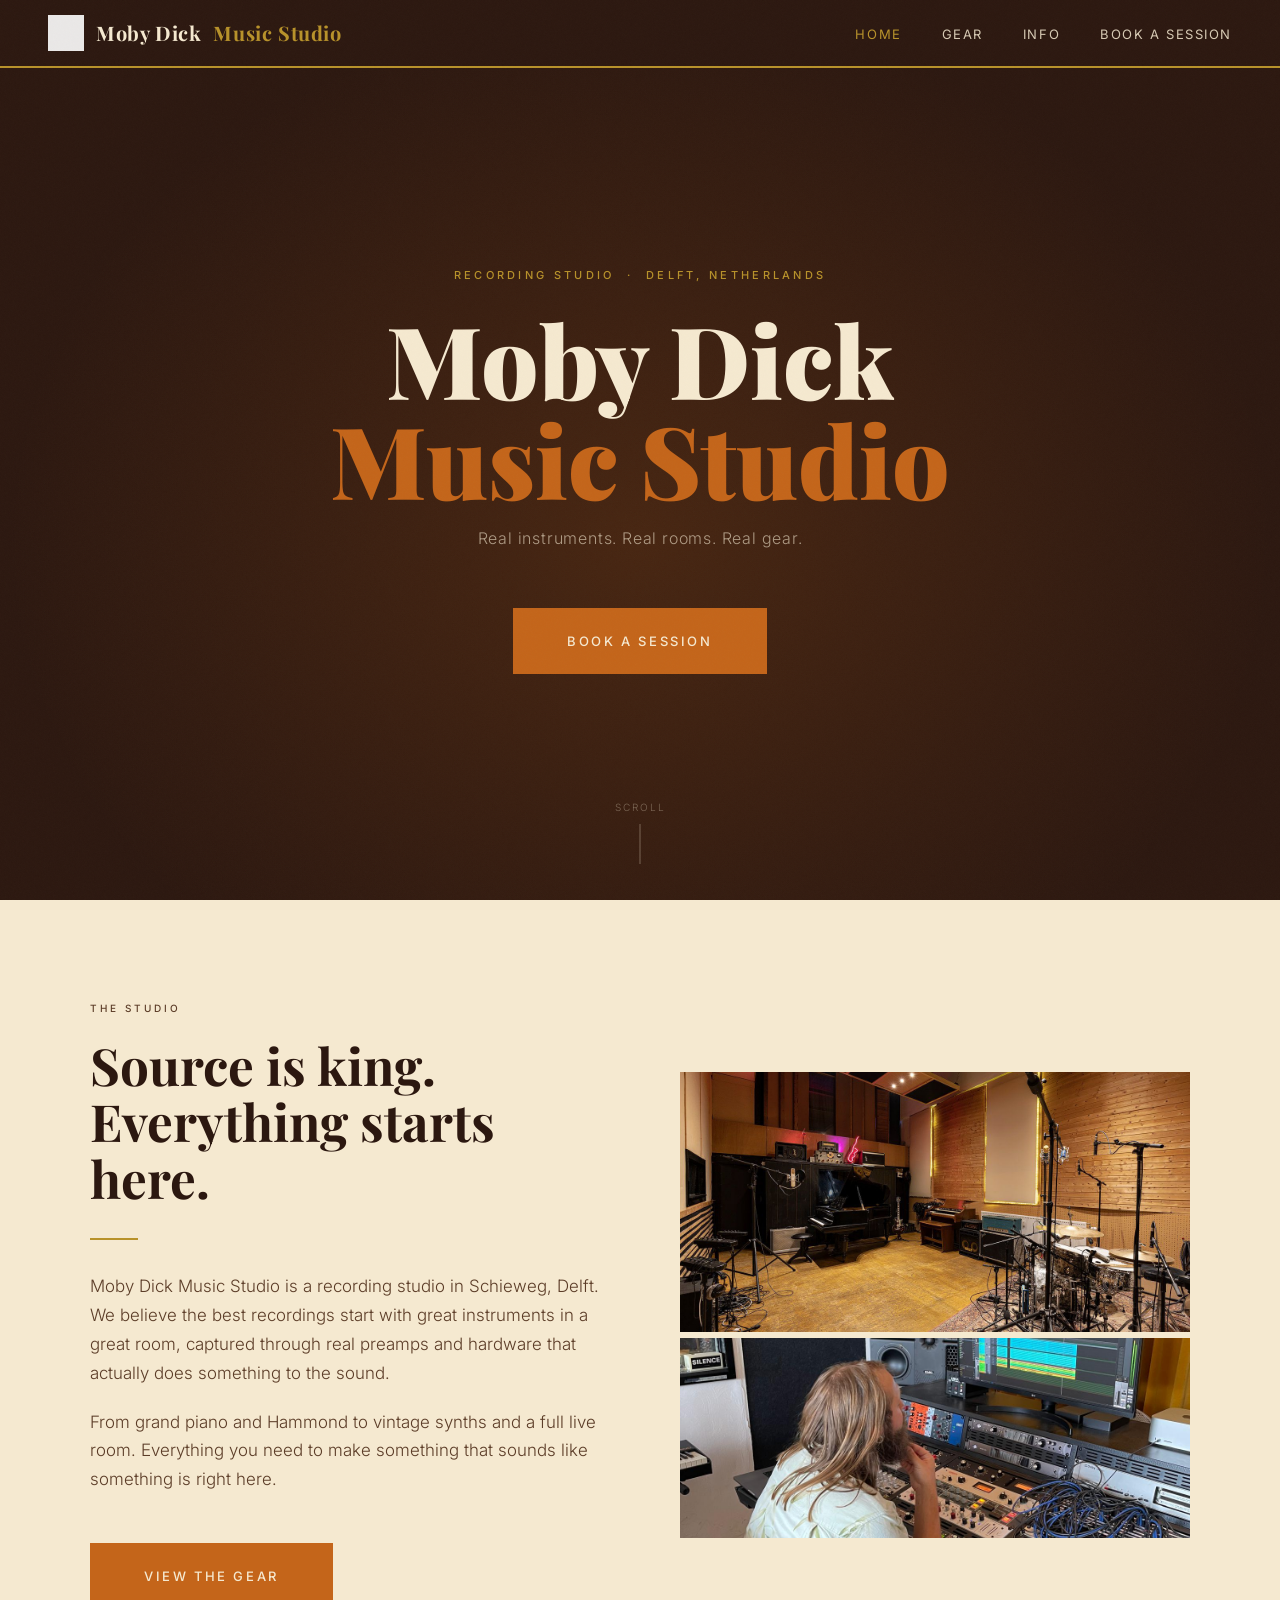
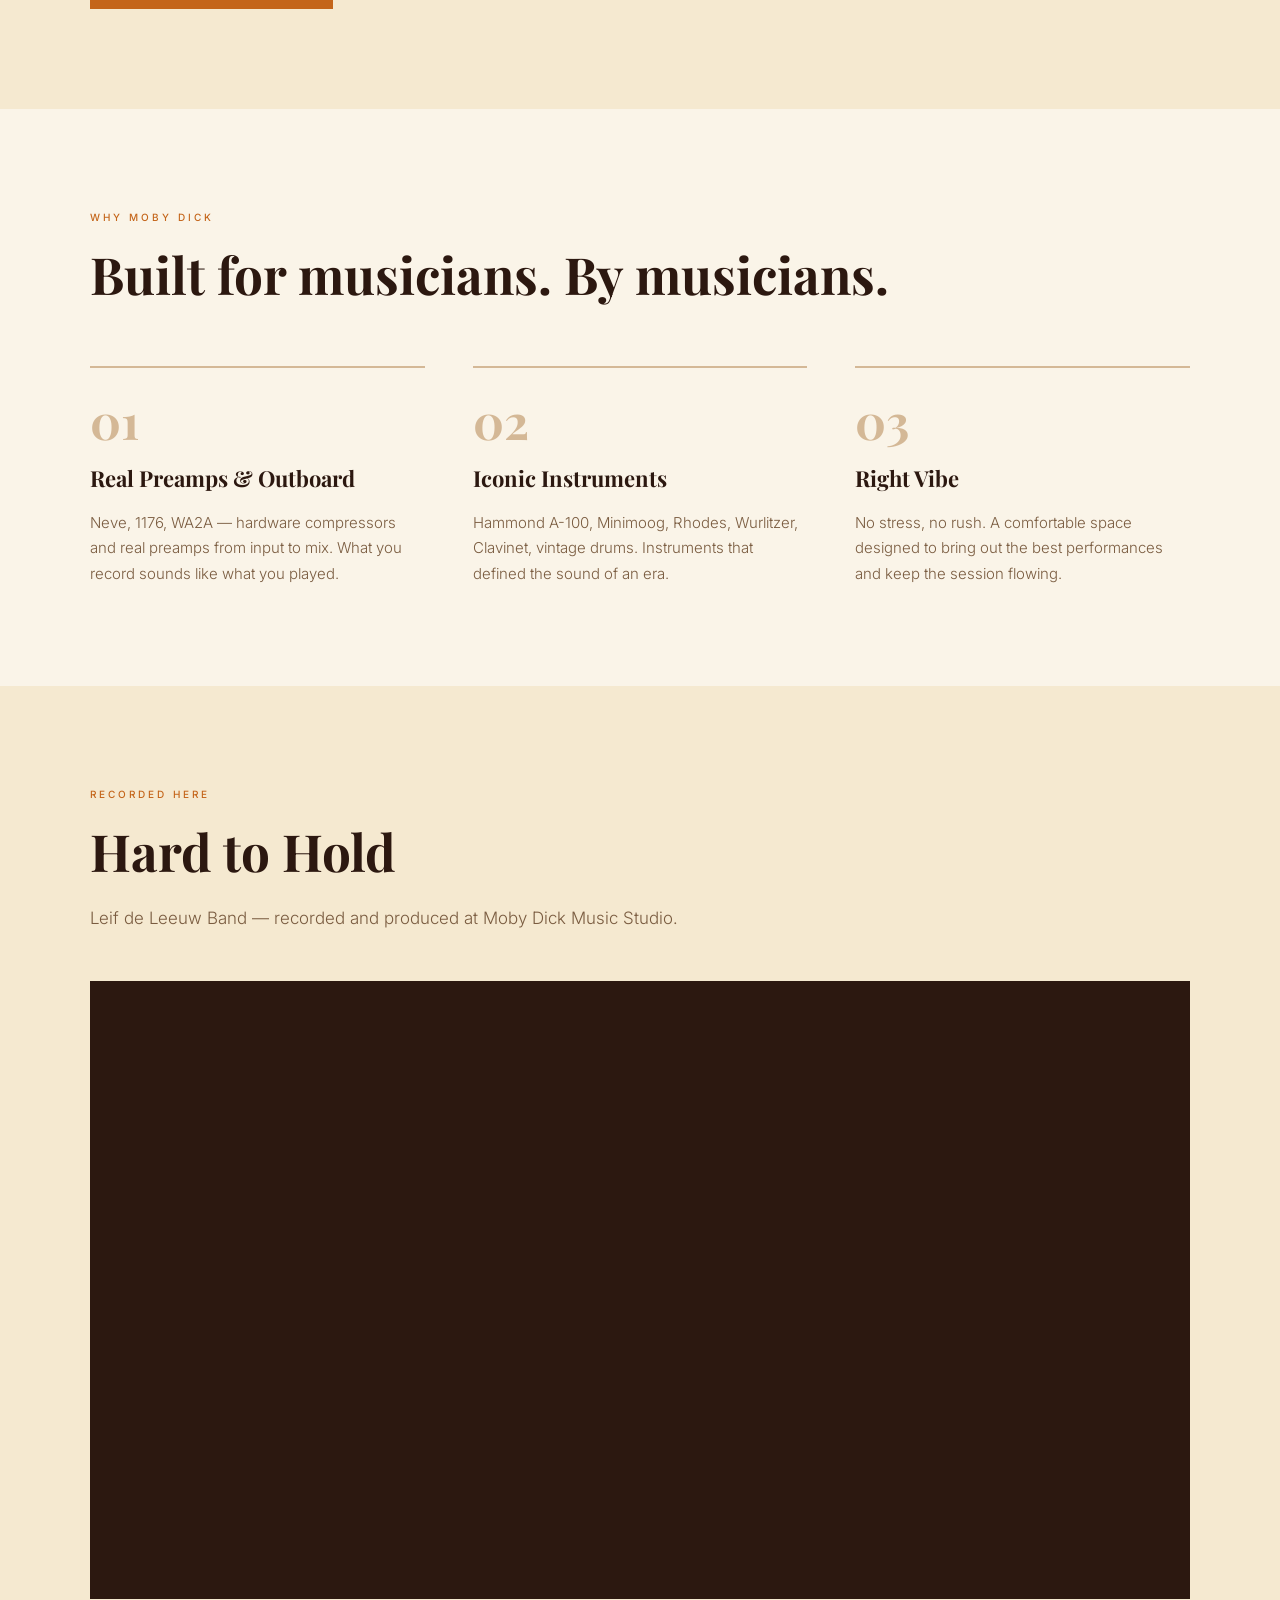
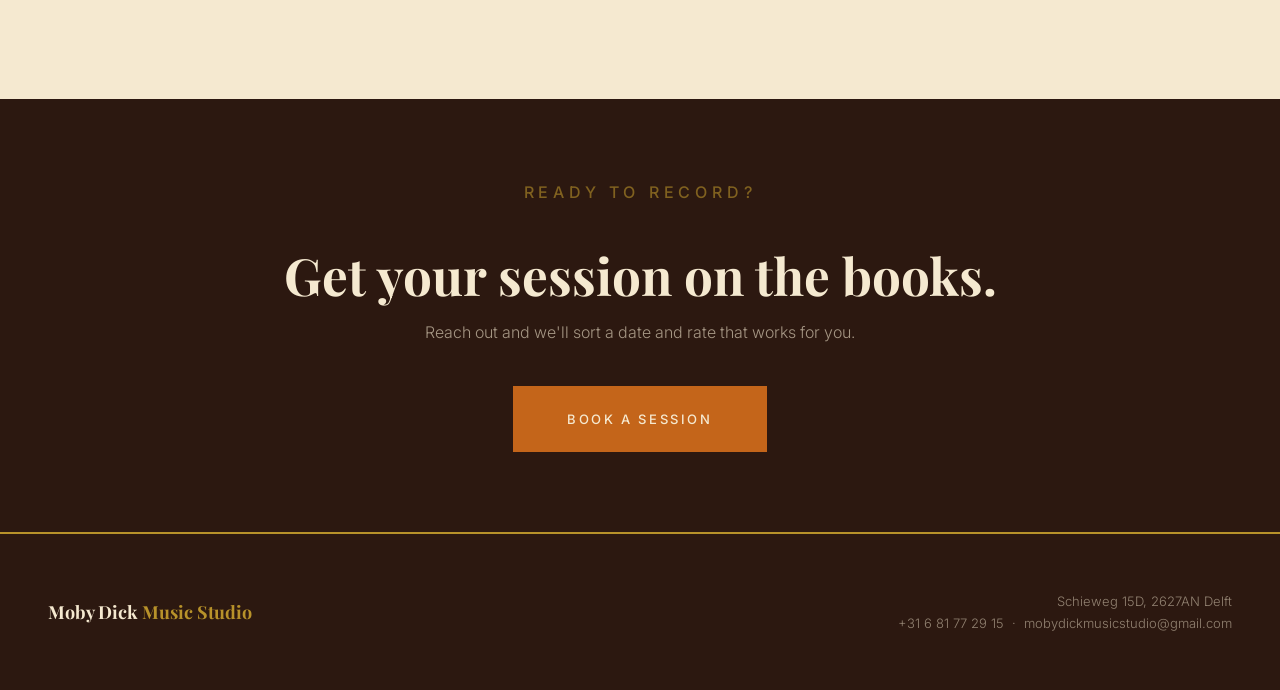
==== commit a9b3a8c0: "Switch back to embedded YouTube player" ====
--- a/index.html
+++ b/index.html
@@ -91,10 +91,14 @@
       <p class="section-label">Recorded Here</p>
       <h2 class="section-title">Hard to Hold</h2>
       <p style="color:var(--text-muted);margin-bottom:0;">Leif de Leeuw Band — recorded and produced at Moby Dick Music Studio.</p>
-      <a href="https://www.youtube.com/watch?v=__lez87pfSE" target="_blank" rel="noopener" class="video-thumb">
-        <img src="https://img.youtube.com/vi/__lez87pfSE/maxresdefault.jpg" alt="Hard to Hold — Leif de Leeuw Band">
-        <div class="video-play"></div>
-      </a>
+      <div class="video-wrap">
+        <iframe
+          src="https://www.youtube.com/embed/__lez87pfSE"
+          title="Hard to Hold — Leif de Leeuw Band"
+          allow="accelerometer; autoplay; clipboard-write; encrypted-media; gyroscope; picture-in-picture"
+          allowfullscreen>
+        </iframe>
+      </div>
     </div>
   </section>
 
--- a/style.css
+++ b/style.css
@@ -323,53 +323,21 @@
   background-color: var(--cream);
 }
 
-.video-thumb {
+.video-wrap {
   margin-top: 48px;
   position: relative;
-  display: block;
   padding-bottom: 56.25%;
+  height: 0;
   overflow: hidden;
   background: var(--brown);
-  text-decoration: none;
-}
-
-.video-thumb img {
+}
+
+.video-wrap iframe {
   position: absolute;
   top: 0; left: 0;
   width: 100%;
   height: 100%;
-  object-fit: cover;
-  transition: opacity 0.3s;
-}
-
-.video-thumb:hover img {
-  opacity: 0.75;
-}
-
-.video-play {
-  position: absolute;
-  top: 50%; left: 50%;
-  transform: translate(-50%, -50%);
-  width: 72px; height: 72px;
-  background: var(--orange);
-  border-radius: 50%;
-  display: flex;
-  align-items: center;
-  justify-content: center;
-  transition: background 0.2s, transform 0.2s;
-}
-
-.video-thumb:hover .video-play {
-  background: var(--orange-dark);
-  transform: translate(-50%, -50%) scale(1.08);
-}
-
-.video-play::after {
-  content: '';
-  border-style: solid;
-  border-width: 10px 0 10px 20px;
-  border-color: transparent transparent transparent var(--cream);
-  margin-left: 4px;
+  border: none;
 }
 
 /* ── BAND PHOTO ── */
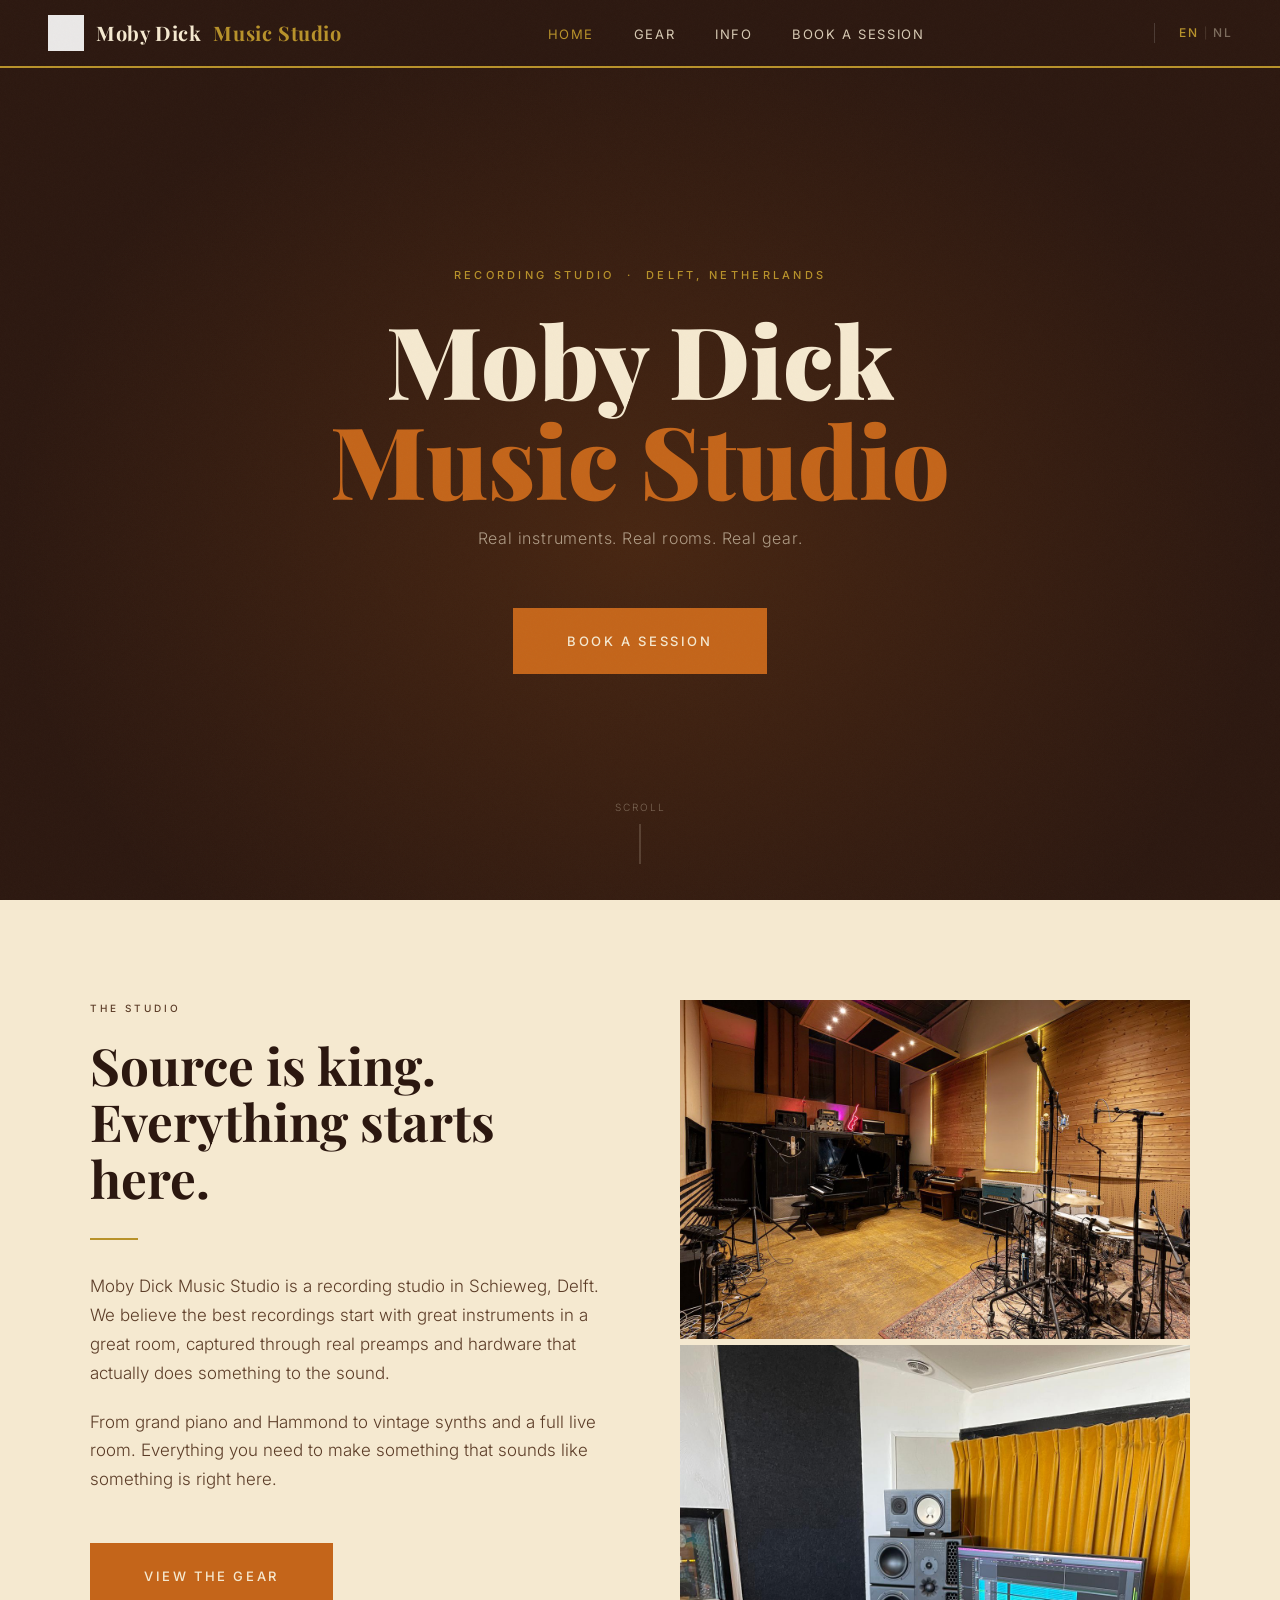
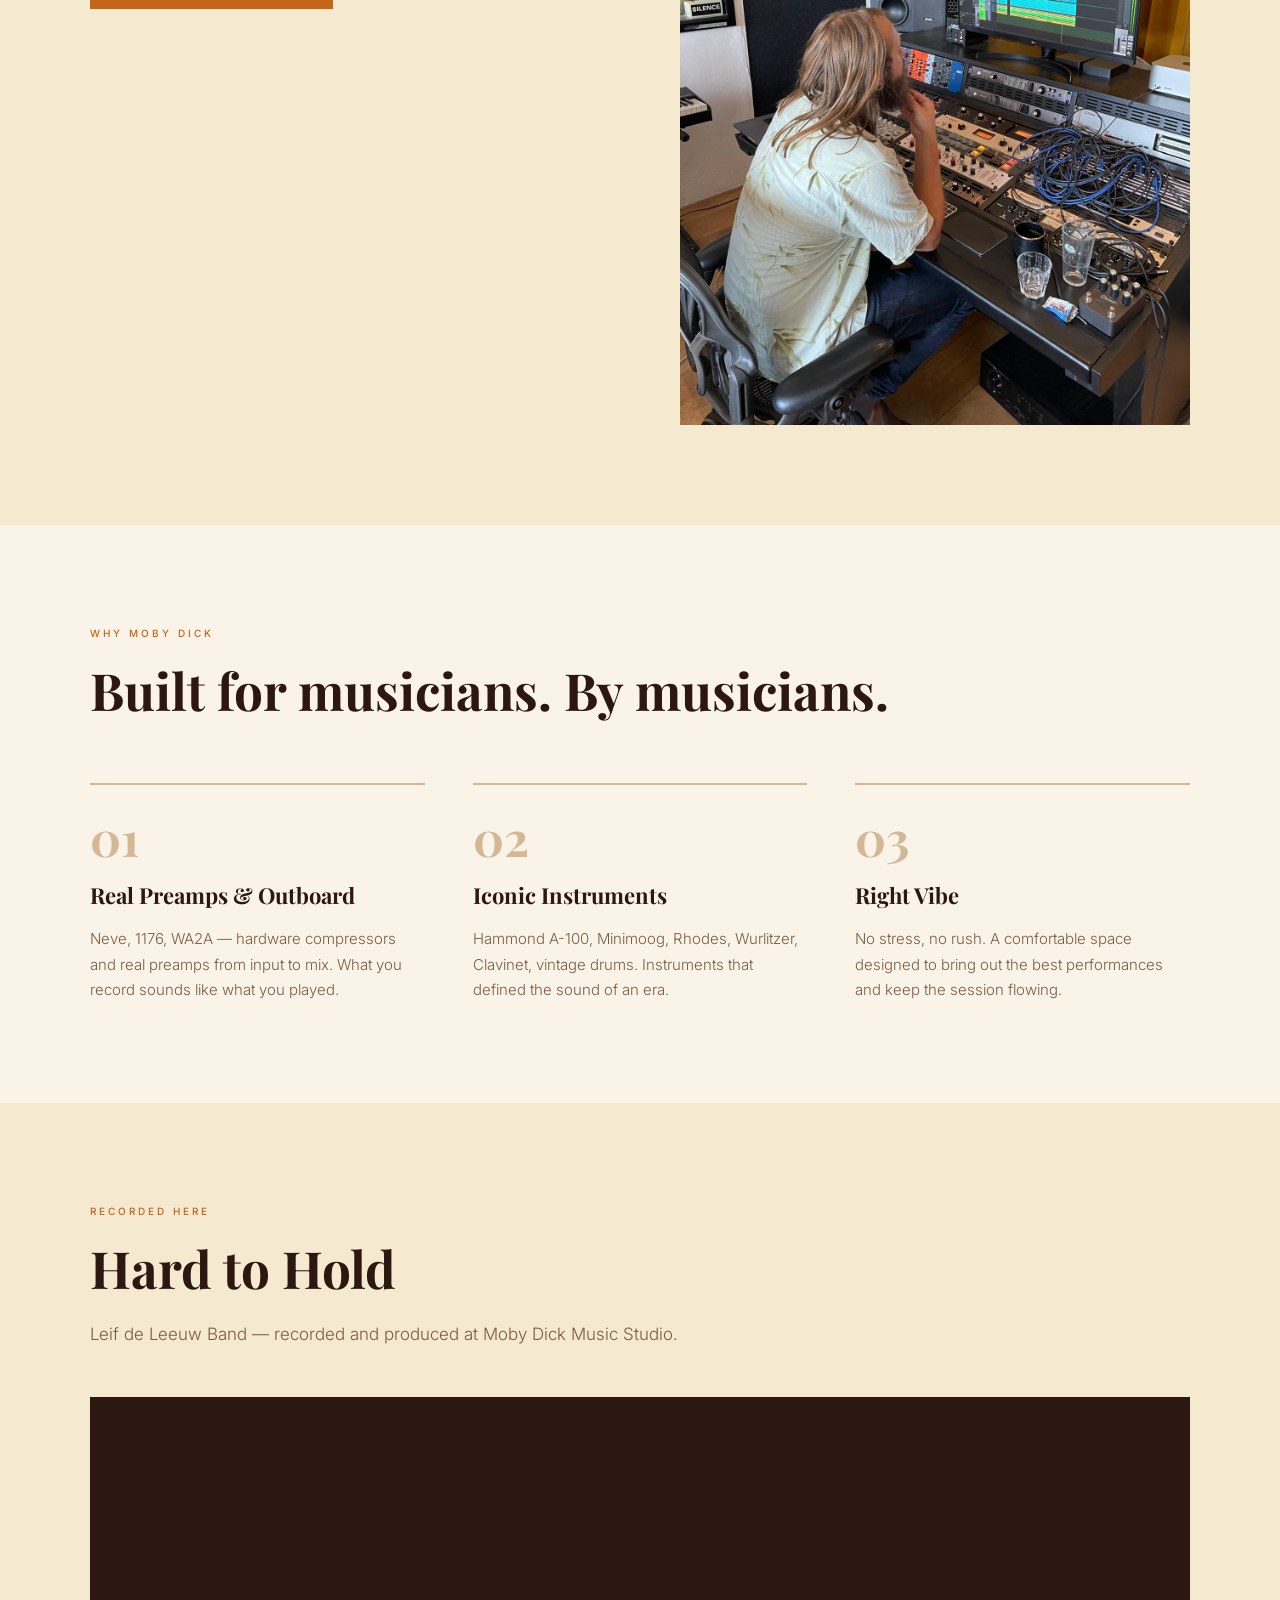
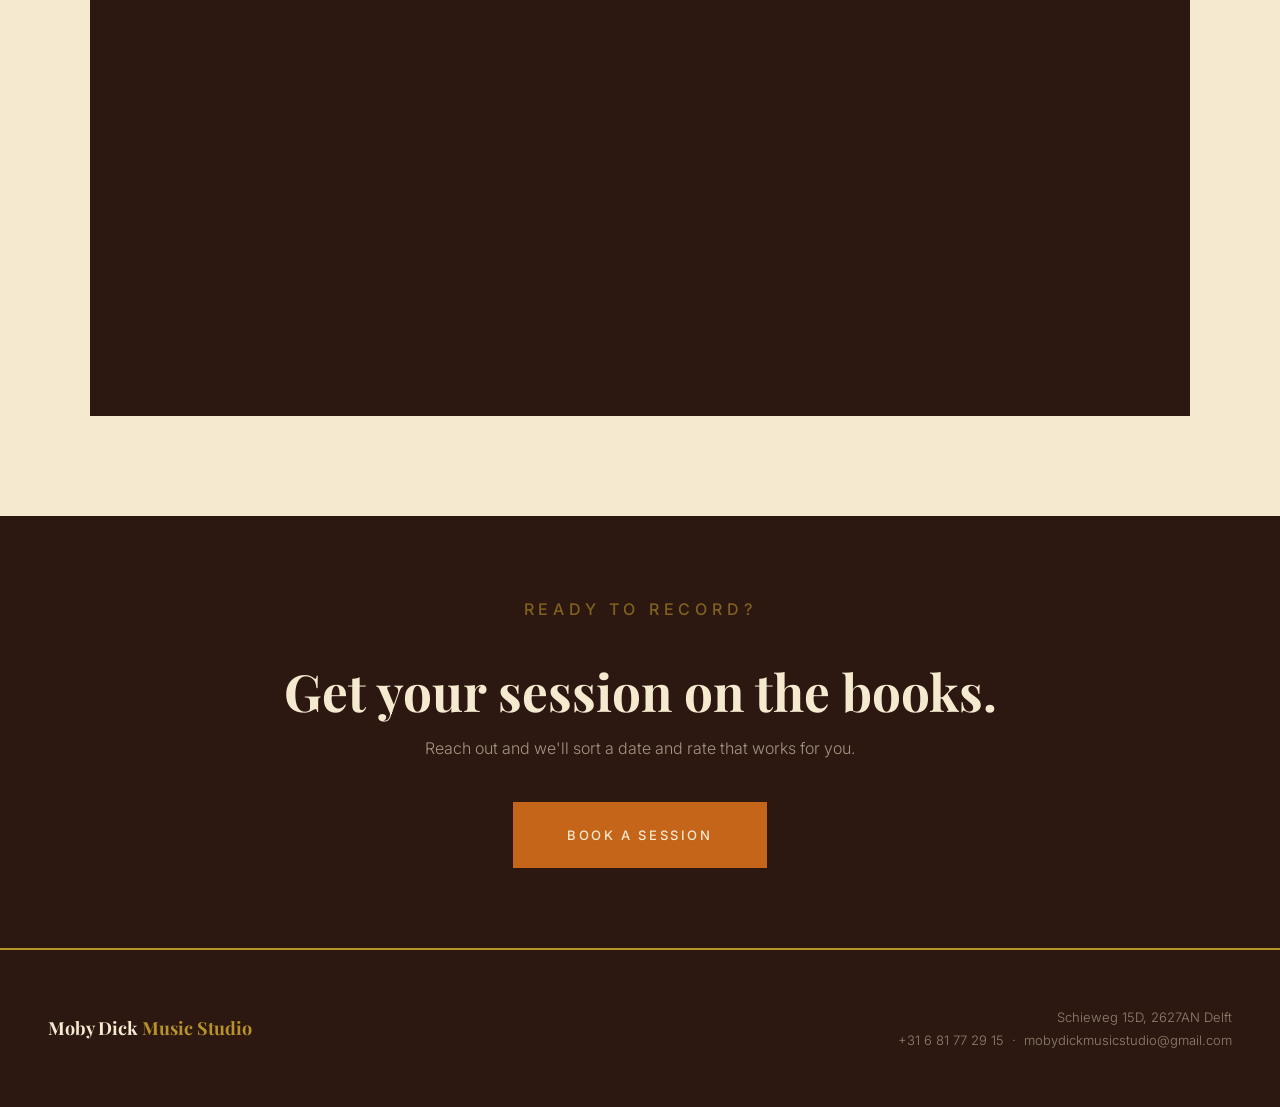
==== commit ff6aea7d: "Add Dutch translation and EN/NL language switcher" ====
--- a/index.html
+++ b/index.html
@@ -20,7 +20,12 @@
       <li><a href="info.html">Info</a></li>
       <li><a href="contact.html">Book a Session</a></li>
     </ul>
-  </nav>
+      <div class="lang-switcher">
+        <a href="#" class="active">EN</a>
+        <span>|</span>
+        <a href="/nl/">NL</a>
+      </div>
+    </nav>
 
   <!-- HERO -->
   <section class="hero">
--- a/style.css
+++ b/style.css
@@ -108,6 +108,38 @@
   color: var(--mustard);
 }
 
+.lang-switcher {
+  display: flex;
+  align-items: center;
+  gap: 6px;
+  margin-left: 24px;
+  padding-left: 24px;
+  border-left: 1px solid rgba(255,255,255,0.15);
+}
+
+.lang-switcher a {
+  color: var(--cream);
+  text-decoration: none;
+  font-size: 12px;
+  font-weight: 500;
+  letter-spacing: 0.12em;
+  opacity: 0.4;
+  transition: opacity 0.2s;
+}
+
+.lang-switcher a:hover { opacity: 0.8; }
+
+.lang-switcher a.active {
+  opacity: 1;
+  color: var(--mustard);
+}
+
+.lang-switcher span {
+  color: var(--cream);
+  opacity: 0.2;
+  font-size: 11px;
+}
+
 /* ── HERO ── */
 .hero {
   min-height: 100vh;
@@ -249,7 +281,7 @@
   display: grid;
   grid-template-columns: 1fr 1fr;
   gap: 80px;
-  align-items: center;
+  align-items: start;
 }
 
 .intro-text p {
@@ -258,25 +290,14 @@
 }
 
 .intro-visual {
-  display: grid;
-  grid-template-columns: 1fr 1fr;
-  grid-template-rows: auto auto;
+  display: flex;
+  flex-direction: column;
   gap: 6px;
 }
 
-.intro-visual img:first-child {
-  grid-column: 1 / -1;
+.intro-visual img {
   width: 100%;
-  height: 260px;
-  object-fit: cover;
-  display: block;
-}
-
-.intro-visual img:last-child {
-  grid-column: 1 / -1;
-  width: 100%;
-  height: 200px;
-  object-fit: cover;
+  height: auto;
   display: block;
 }
 
